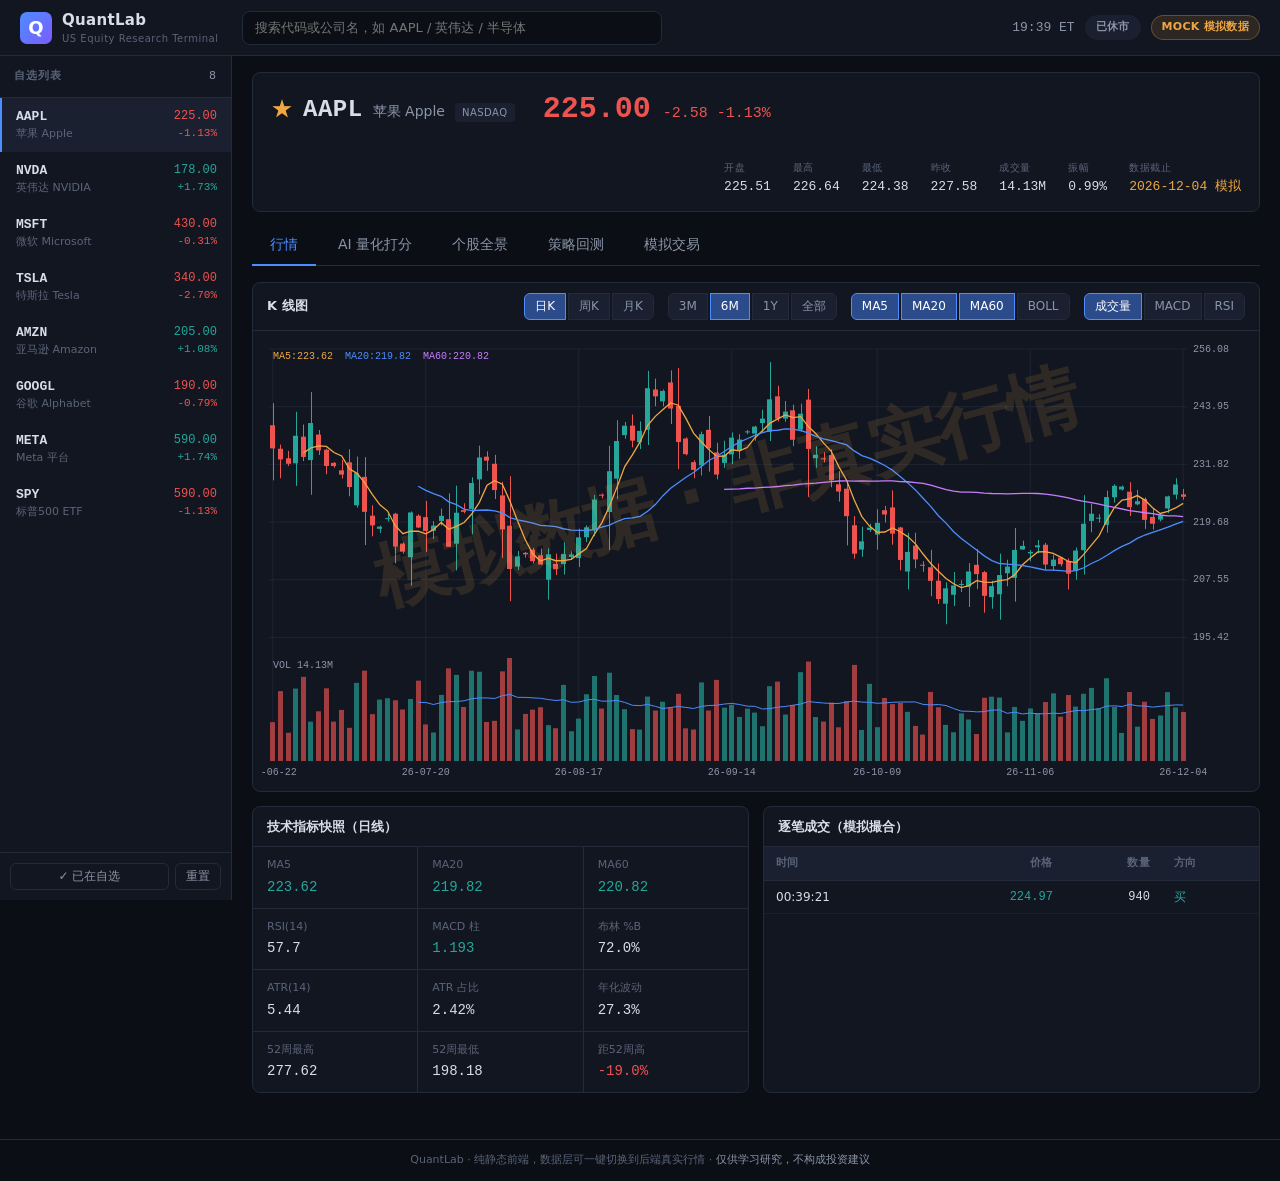
==== index.html @ 5039b036 "QuantLab: 美股量化研究终端 零依赖纯前端 + 可选 Python 后端的量化研究工具。  前端（无构建、无 CDN 依赖，双击 index.html 即可运行） - 手写 Canvas K " ====
<!DOCTYPE html>
<html lang="zh-CN">
<head>
<meta charset="UTF-8">
<meta name="viewport" content="width=device-width, initial-scale=1.0">
<title>QuantLab · 美股量化研究终端</title>
<link rel="stylesheet" href="assets/css/style.css">
</head>
<body>

<!-- ============ 顶栏 ============ -->
<header class="topbar">
  <div class="brand">
    <span class="brand-mark">Q</span>
    <div class="brand-text">
      <strong>QuantLab</strong>
      <small>US Equity Research Terminal</small>
    </div>
  </div>

  <div class="search-wrap">
    <input id="symbolSearch" type="text" placeholder="搜索代码或公司名，如 AAPL / 英伟达 / 半导体" autocomplete="off" spellcheck="false">
    <div id="searchResults" class="search-results hidden">
      <div class="sr-filter" id="srFilter">
        <button class="chip active" data-ex="ALL">全部</button>
        <button class="chip" data-ex="NASDAQ">纳斯达克</button>
        <button class="chip" data-ex="NYSE">纽交所</button>
        <button class="chip" data-ex="ETF">ETF</button>
      </div>
      <div class="sr-list" id="srList"></div>
    </div>
  </div>

  <div class="topbar-right">
    <span id="clock" class="clock">--:--:--</span>
    <span id="marketStatus" class="pill pill-muted">美股状态</span>
    <span id="dataMode" class="pill pill-mock" title="点击切换数据源（MOCK / LIVE）">MOCK 模拟数据</span>
  </div>
</header>

<div class="layout">

  <!-- ============ 左侧自选股 ============ -->
  <aside class="sidebar">
    <div class="sidebar-head">
      <span>自选列表</span>
      <span id="watchCount" class="muted">0</span>
    </div>
    <ul id="watchlist" class="watchlist"></ul>
    <div class="sidebar-foot">
      <button id="btnAddWatch" class="btn btn-ghost btn-sm">+ 加入自选</button>
      <button id="btnResetWatch" class="btn btn-ghost btn-sm" title="恢复默认自选列表">重置</button>
    </div>
  </aside>

  <!-- ============ 主区域 ============ -->
  <main class="main">

    <!-- 标的头部 -->
    <section class="quote-head">
      <div class="quote-id">
        <button id="btnStar" class="star" title="加入/移出自选">☆</button>
        <h1 id="qSymbol">—</h1>
        <span id="qName" class="muted">—</span>
        <span id="qExchange" class="tag">—</span>
      </div>
      <div class="quote-price">
        <span id="qLast" class="last">—</span>
        <span id="qChange" class="change">—</span>
      </div>
      <div class="quote-stats">
        <div><label>开盘</label><span id="qOpen">—</span></div>
        <div><label>最高</label><span id="qHigh">—</span></div>
        <div><label>最低</label><span id="qLow">—</span></div>
        <div><label>昨收</label><span id="qPrev">—</span></div>
        <div><label>成交量</label><span id="qVol">—</span></div>
        <div><label>振幅</label><span id="qAmp">—</span></div>
        <div><label>数据截止</label><span id="qAsOf">—</span></div>
      </div>
    </section>

    <!-- 标签页 -->
    <nav class="tabs">
      <button class="tab active" data-view="market">行情</button>
      <button class="tab" data-view="agent">AI 量化打分</button>
      <button class="tab" data-view="panorama">个股全景</button>
      <button class="tab" data-view="backtest">策略回测</button>
      <button class="tab" data-view="paper">模拟交易</button>
    </nav>

    <!-- ---------- 视图：行情 ---------- -->
    <section class="view active" id="view-market">
      <div class="panel">
        <div class="panel-head">
          <span class="panel-title">K 线图</span>
          <div class="toolbar">
            <div class="btn-group" id="intervalGroup">
              <button class="btn btn-sm active" data-interval="day">日K</button>
              <button class="btn btn-sm" data-interval="week">周K</button>
              <button class="btn btn-sm" data-interval="month">月K</button>
            </div>
            <div class="btn-group" id="rangeGroup">
              <button class="btn btn-sm" data-range="60">3M</button>
              <button class="btn btn-sm active" data-range="120">6M</button>
              <button class="btn btn-sm" data-range="250">1Y</button>
              <button class="btn btn-sm" data-range="0">全部</button>
            </div>
            <div class="btn-group" id="maGroup">
              <button class="btn btn-sm active" data-ma="5">MA5</button>
              <button class="btn btn-sm active" data-ma="20">MA20</button>
              <button class="btn btn-sm active" data-ma="60">MA60</button>
              <button class="btn btn-sm" data-ma="boll">BOLL</button>
            </div>
            <div class="btn-group" id="subGroup">
              <button class="btn btn-sm active" data-sub="vol">成交量</button>
              <button class="btn btn-sm" data-sub="macd">MACD</button>
              <button class="btn btn-sm" data-sub="rsi">RSI</button>
            </div>
          </div>
        </div>
        <div class="chart-host">
          <canvas id="mainChart"></canvas>
          <div id="chartTip" class="chart-tip hidden"></div>
        </div>
      </div>

      <div class="grid-2">
        <div class="panel">
          <div class="panel-head"><span class="panel-title" id="snapshotTitle">技术指标快照</span></div>
          <div id="indicatorSnapshot" class="kv-grid"></div>
        </div>
        <div class="panel">
          <div class="panel-head"><span class="panel-title">逐笔成交（模拟撮合）</span></div>
          <div class="table-wrap tape-wrap">
            <table class="table" id="tapeTable">
              <thead><tr><th>时间</th><th class="num">价格</th><th class="num">数量</th><th>方向</th></tr></thead>
              <tbody></tbody>
            </table>
          </div>
        </div>
      </div>
    </section>

    <!-- ---------- 视图：AI 打分 ---------- -->
    <section class="view" id="view-agent">
      <div class="panel">
        <div class="panel-head">
          <span class="panel-title">量化分析 Agent</span>
          <div class="toolbar">
            <label class="inline-label">周期
              <select id="agInterval" class="sel-sm">
                <option value="day">日线</option>
                <option value="week">周线</option>
                <option value="month">月线</option>
              </select>
            </label>
            <button id="btnRunAgent" class="btn btn-primary btn-sm">运行分析</button>
          </div>
        </div>
        <div class="agent-body">
          <div class="score-block">
            <div class="score-ring">
              <svg viewBox="0 0 120 120">
                <circle class="ring-bg" cx="60" cy="60" r="52"></circle>
                <circle class="ring-fg" id="ringFg" cx="60" cy="60" r="52"></circle>
              </svg>
              <div class="score-center">
                <span id="scoreValue">--</span>
                <small>/ 100</small>
              </div>
            </div>
            <div id="scoreRating" class="rating">等待分析</div>
            <div id="scoreSummary" class="muted score-summary">点击「运行分析」，Agent 会基于趋势、动量、波动率、量能与位置五个维度对该标的打分。</div>
          </div>
          <div class="factor-block">
            <div id="factorList" class="factor-list"></div>
          </div>
        </div>
      </div>

      <div class="panel">
        <div class="panel-head">
          <span class="panel-title">方向判断与参考价位</span>
        </div>
        <div id="directionBox" class="direction-box">
          <span class="muted">运行分析后显示</span>
        </div>
        <p id="levelWarn" class="level-warn hidden"></p>
        <div id="levelCards" class="level-cards"></div>
        <p class="level-note">
          价位由均线、布林轨道、区间低点等历史数据算出，用于标记技术结构，
          <strong>不预测未来走势，也不构成任何操作建议</strong>。
        </p>
      </div>

      <div class="grid-2">
        <div class="panel">
          <div class="panel-head"><span class="panel-title">分析要点</span></div>
          <ul id="agentReasons" class="reason-list"><li class="muted">暂无</li></ul>
        </div>
        <div class="panel">
          <div class="panel-head"><span class="panel-title">风险与统计</span></div>
          <div id="agentStats" class="kv-grid"></div>
        </div>
      </div>
      <p class="disclaimer">⚠️ 本工具输出为程序化技术指标计算结果，仅用于研究与学习，不构成任何投资建议。</p>
    </section>

    <!-- ---------- 视图：个股全景（三个 Agent 协同） ---------- -->
    <section class="view" id="view-panorama">
      <div class="agent-bar">
        <span class="muted">三个 Agent 并行工作：全市场分位 · 资讯扫描 · 公告财报</span>
        <button id="btnRunPanorama" class="btn btn-primary btn-sm">运行全景分析</button>
      </div>

      <!-- ① 量化分析 Agent -->
      <div class="panel">
        <div class="panel-head">
          <span class="panel-title">① 量化分析 Agent · 全市场分位</span>
          <span id="quantUniverse" class="muted"></span>
        </div>
        <div class="quant-body">
          <div class="radar-host"><canvas id="radarChart"></canvas></div>
          <div class="quant-side">
            <div id="quantVerdict" class="verdict"><span class="muted">点击「运行全景分析」</span></div>
            <div id="quantAxes" class="axis-list"></div>
            <div class="radar-legend">
              <span><i class="lg-fill"></i>全市场分位</span>
              <span><i class="lg-dash"></i>同行业分位</span>
              <span><i class="lg-mid"></i>50 分位线</span>
            </div>
          </div>
        </div>
        <div class="table-wrap">
          <table class="table" id="quantDetail">
            <thead><tr><th>指标</th><th class="num">数值</th><th class="num">全市场分位</th><th class="num">行业分位</th></tr></thead>
            <tbody><tr><td colspan="4" class="muted">—</td></tr></tbody>
          </table>
        </div>
      </div>

      <div class="grid-2">
        <!-- ② 新闻 Agent -->
        <div class="panel">
          <div class="panel-head">
            <span class="panel-title">② 新闻 Agent</span>
            <span id="newsSentiment" class="muted"></span>
          </div>
          <div class="ask-box">
            <input id="newsQuestion" type="text" placeholder="就这批新闻提问，如 earnings / AI / lawsuit">
            <button id="btnAskNews" class="btn btn-sm">检索</button>
          </div>
          <div id="newsAnswer" class="news-answer hidden"></div>
          <div id="newsSources" class="news-sources"></div>
          <div id="newsList" class="news-list"><div class="muted pad">未加载</div></div>
        </div>

        <!-- ③ 研究 Agent -->
        <div class="panel">
          <div class="panel-head">
            <span class="panel-title">③ 研究 Agent · 公告与财报</span>
            <span id="filingCompany" class="muted"></span>
          </div>
          <div id="financialSummary" class="fin-summary"></div>
          <div id="filingList" class="filing-list"><div class="muted pad">未加载</div></div>
        </div>
      </div>

      <p class="disclaimer">
        ⚠️ 分位数基于标普 500 成分股快照横向比较；新闻与公告直接来自 Yahoo Finance 与 SEC EDGAR，
        未经二次核实。全部内容仅供研究学习，不构成投资建议。
      </p>
    </section>

    <!-- ---------- 视图：回测 ---------- -->
    <section class="view" id="view-backtest">
      <div class="panel">
        <div class="panel-head"><span class="panel-title">回测参数</span></div>
        <div class="form-row">
          <label>周期
            <select id="btInterval">
              <option value="day">日线</option>
              <option value="week">周线</option>
              <option value="month">月线</option>
            </select>
          </label>
          <label>策略
            <select id="btStrategy">
              <option value="ma_cross">双均线交叉</option>
              <option value="rsi_reversion">RSI 均值回归</option>
              <option value="macd">MACD 金叉死叉</option>
              <option value="boll_breakout">布林带突破</option>
              <option value="donchian">唐奇安通道突破</option>
              <option value="buy_hold">买入持有（基准）</option>
            </select>
          </label>
          <div id="btParams" class="param-box"></div>
          <label>初始资金
            <input id="btCapital" type="number" value="100000" step="10000" min="1000">
          </label>
          <label>手续费(bps)
            <input id="btFee" type="number" value="5" step="1" min="0">
          </label>
          <label>滑点(bps)
            <input id="btSlip" type="number" value="5" step="1" min="0">
          </label>
          <button id="btnRunBacktest" class="btn btn-primary">开始回测</button>
        </div>
      </div>

      <div class="panel">
        <div class="panel-head">
          <span class="panel-title">资金曲线</span>
          <span class="legend"><i class="dot dot-strategy"></i>策略 <i class="dot dot-bench"></i>买入持有</span>
        </div>
        <div class="chart-host chart-host-sm">
          <canvas id="equityChart"></canvas>
        </div>
      </div>

      <div class="grid-2">
        <div class="panel">
          <div class="panel-head"><span class="panel-title">绩效指标</span></div>
          <div id="btMetrics" class="kv-grid"><span class="muted">尚未运行回测</span></div>
        </div>
        <div class="panel">
          <div class="panel-head"><span class="panel-title">交易记录</span></div>
          <div class="table-wrap">
            <table class="table" id="btTrades">
              <thead><tr><th>#</th><th>买入日</th><th class="num">买价</th><th>卖出日</th><th class="num">卖价</th><th class="num">收益</th><th class="num">持有</th></tr></thead>
              <tbody><tr><td colspan="7" class="muted">—</td></tr></tbody>
            </table>
          </div>
        </div>
      </div>
    </section>

    <!-- ---------- 视图：模拟交易 ---------- -->
    <section class="view" id="view-paper">
      <div class="account-cards">
        <div class="acc-card"><label>总资产</label><span id="accTotal">—</span></div>
        <div class="acc-card"><label>可用现金</label><span id="accCash">—</span></div>
        <div class="acc-card"><label>持仓市值</label><span id="accMarket">—</span></div>
        <div class="acc-card"><label>累计盈亏</label><span id="accPnl">—</span></div>
      </div>

      <div class="grid-2">
        <div class="panel">
          <div class="panel-head"><span class="panel-title">下单</span></div>
          <div class="order-form">
            <label>标的<input id="ordSymbol" type="text" readonly></label>
            <label>现价<input id="ordPrice" type="text" readonly></label>
            <label>数量<input id="ordQty" type="number" value="10" min="1" step="1"></label>
            <div class="qty-quick">
              <span class="muted">快捷仓位</span>
              <button class="btn btn-ghost btn-sm" data-pct="0.25">25%</button>
              <button class="btn btn-ghost btn-sm" data-pct="0.5">50%</button>
              <button class="btn btn-ghost btn-sm" data-pct="1">全仓</button>
            </div>
            <div class="order-actions">
              <button id="btnBuy" class="btn btn-buy">买入</button>
              <button id="btnSell" class="btn btn-sell">卖出</button>
            </div>
            <p id="ordMsg" class="order-msg"></p>
          </div>
        </div>

        <div class="panel">
          <div class="panel-head">
            <span class="panel-title">当前持仓</span>
            <button id="btnResetAccount" class="btn btn-ghost btn-sm">重置账户</button>
          </div>
          <div class="table-wrap">
            <table class="table" id="posTable">
              <thead><tr><th>代码</th><th class="num">数量</th><th class="num">成本</th><th class="num">现价</th><th class="num">市值</th><th class="num">浮动盈亏</th></tr></thead>
              <tbody><tr><td colspan="6" class="muted">暂无持仓</td></tr></tbody>
            </table>
          </div>
        </div>
      </div>

      <div class="panel">
        <div class="panel-head"><span class="panel-title">成交流水</span></div>
        <div class="table-wrap">
          <table class="table" id="orderTable">
            <thead><tr><th>时间</th><th>代码</th><th>方向</th><th class="num">价格</th><th class="num">数量</th><th class="num">金额</th></tr></thead>
            <tbody><tr><td colspan="6" class="muted">暂无记录</td></tr></tbody>
          </table>
        </div>
      </div>
    </section>

  </main>
</div>

<footer class="footer">
  QuantLab · 纯静态前端，数据层可一键切换到后端真实行情 ·
  <span class="muted">仅供学习研究，不构成投资建议</span>
</footer>

<!-- 无构建、无第三方依赖，按依赖顺序加载即可，直接双击 index.html 就能跑 -->
<script src="assets/js/config.js"></script>
<script src="assets/data/symbols.js"></script>
<script src="assets/js/utils.js"></script>
<script src="assets/js/indicators.js"></script>
<script src="assets/js/dataSource.js"></script>
<script src="assets/js/chart.js"></script>
<script src="assets/js/market.js"></script>
<script src="assets/js/agent.js"></script>
<script src="assets/js/agents.js"></script>
<script src="assets/js/backtest.js"></script>
<script src="assets/js/paper.js"></script>
<script src="assets/js/app.js"></script>
</body>
</html>
---- assets/css/style.css ----
/* ============================================================
   QuantLab · 深色交易终端风格
   ============================================================ */

:root {
  --bg:          #0b0e14;
  --bg-panel:    #121620;
  --bg-elev:     #1a2030;
  --bg-hover:    #202839;
  --border:      #232a3a;
  --text:        #d8dee9;
  --text-dim:    #8b95a8;
  --text-faint:  #5a6479;

  --up:          #26a69a;   /* 美股习惯：绿涨红跌 */
  --down:        #ef5350;
  --accent:      #4c8dff;
  --accent-dim:  #2b4b8a;
  --warn:        #f0a742;

  --radius: 8px;
  --mono: 'SF Mono', 'Cascadia Mono', Consolas, 'Courier New', monospace;
  --sans: -apple-system, 'Segoe UI', 'Microsoft YaHei', system-ui, sans-serif;
}

* { box-sizing: border-box; margin: 0; padding: 0; }

body {
  background: var(--bg);
  color: var(--text);
  font-family: var(--sans);
  font-size: 14px;
  line-height: 1.5;
  -webkit-font-smoothing: antialiased;
}

.hidden { display: none !important; }
.muted  { color: var(--text-dim); font-weight: 400; }
.num    { text-align: right; font-family: var(--mono); }
.up     { color: var(--up); }
.down   { color: var(--down); }
.flat   { color: var(--text-dim); }

/* ---------------- 顶栏 ---------------- */
.topbar {
  display: flex;
  align-items: center;
  gap: 24px;
  height: 56px;
  padding: 0 20px;
  background: var(--bg-panel);
  border-bottom: 1px solid var(--border);
  position: sticky;
  top: 0;
  z-index: 100;
}

.brand { display: flex; align-items: center; gap: 10px; }
.brand-mark {
  width: 32px; height: 32px;
  display: grid; place-items: center;
  background: linear-gradient(135deg, var(--accent), #7b5cff);
  border-radius: 7px;
  font-weight: 700; font-size: 18px; color: #fff;
}
.brand-text strong { display: block; font-size: 15px; letter-spacing: .3px; }
.brand-text small  { display: block; font-size: 10px; color: var(--text-faint); letter-spacing: .5px; }

.search-wrap { position: relative; flex: 1; max-width: 420px; }
.search-wrap input {
  width: 100%;
  height: 34px;
  padding: 0 12px;
  background: var(--bg);
  border: 1px solid var(--border);
  border-radius: var(--radius);
  color: var(--text);
  font-family: var(--sans);
  font-size: 13px;
  outline: none;
}
.search-wrap input:focus { border-color: var(--accent); }

.search-results {
  position: absolute;
  top: 40px; left: 0;
  width: 520px;
  max-width: 92vw;
  background: var(--bg-elev);
  border: 1px solid var(--border);
  border-radius: var(--radius);
  z-index: 200;
  box-shadow: 0 12px 32px rgba(0,0,0,.5);
  overflow: hidden;
}

/* 交易所筛选 */
.sr-filter {
  display: flex;
  gap: 6px;
  padding: 8px 10px;
  border-bottom: 1px solid var(--border);
  background: var(--bg-panel);
}
.chip {
  background: transparent;
  border: 1px solid var(--border);
  border-radius: 20px;
  color: var(--text-dim);
  padding: 3px 12px;
  font-size: 11px;
  font-family: var(--sans);
  cursor: pointer;
  transition: all .12s;
}
.chip:hover  { color: var(--text); border-color: var(--text-faint); }
.chip.active { background: var(--accent-dim); border-color: var(--accent); color: #fff; }

.sr-list { max-height: 340px; overflow-y: auto; }
.sr-row {
  display: grid;
  grid-template-columns: 62px 1fr auto 26px;
  align-items: center;
  gap: 10px;
  padding: 7px 10px;
  cursor: pointer;
}
.sr-row:hover { background: var(--bg-hover); }
.sr-row b { font-family: var(--mono); font-size: 13px; }
.sr-name {
  font-size: 12px;
  color: var(--text-dim);
  white-space: nowrap;
  overflow: hidden;
  text-overflow: ellipsis;
}
.sr-ex {
  font-size: 10px;
  color: var(--text-faint);
  font-family: var(--mono);
  white-space: nowrap;
}
.sr-add {
  width: 22px; height: 22px;
  border-radius: 5px;
  border: 1px solid var(--border);
  background: var(--bg);
  color: var(--text-dim);
  font-size: 13px;
  line-height: 1;
  cursor: pointer;
  transition: all .12s;
}
.sr-add:hover  { border-color: var(--accent); color: var(--accent); }
.sr-add.on     { background: rgba(38,166,154,.15); border-color: var(--up); color: var(--up); }
.sr-empty { padding: 18px 12px; text-align: center; font-size: 12px; }

.topbar-right { margin-left: auto; display: flex; align-items: center; gap: 10px; }
.clock { font-family: var(--mono); font-size: 13px; color: var(--text-dim); }

.pill {
  padding: 3px 10px;
  border-radius: 20px;
  font-size: 11px;
  font-weight: 600;
  letter-spacing: .3px;
  border: 1px solid transparent;
  cursor: default;
}
.pill-mock  { background: rgba(240,167,66,.12); color: var(--warn);   border-color: rgba(240,167,66,.3); cursor: pointer; }
.pill-live  { background: rgba(38,166,154,.12); color: var(--up);     border-color: rgba(38,166,154,.3); cursor: pointer; }
.pill-open  { background: rgba(38,166,154,.12); color: var(--up); }
.pill-muted { background: var(--bg-elev); color: var(--text-dim); }

/* ---------------- 布局 ---------------- */
.layout { display: flex; align-items: flex-start; min-height: calc(100vh - 92px); }

.sidebar {
  width: 232px;
  flex-shrink: 0;
  background: var(--bg-panel);
  border-right: 1px solid var(--border);
  position: sticky;
  top: 56px;
  height: calc(100vh - 56px);
  display: flex;
  flex-direction: column;
}
.sidebar-head {
  display: flex; justify-content: space-between;
  padding: 12px 14px;
  font-size: 11px; font-weight: 600;
  letter-spacing: 1px; text-transform: uppercase;
  color: var(--text-faint);
  border-bottom: 1px solid var(--border);
}
.watchlist { list-style: none; overflow-y: auto; flex: 1; }
.watchlist li {
  display: flex; justify-content: space-between; align-items: center;
  padding: 9px 14px;
  cursor: pointer;
  border-left: 2px solid transparent;
}
.watchlist li:hover  { background: var(--bg-hover); }
.watchlist li.active { background: var(--bg-elev); border-left-color: var(--accent); }
.watchlist li.wl-empty {
  display: block;
  text-align: center;
  font-size: 12px;
  line-height: 1.8;
  padding: 24px 14px;
  cursor: default;
}
.watchlist li.wl-empty:hover { background: none; }

/* 移出自选：平时隐藏，悬停行时才出现，避免误点 */
.wl-del {
  position: absolute;
  right: 4px;
  width: 18px; height: 18px;
  border: none;
  border-radius: 4px;
  background: var(--bg-hover);
  color: var(--text-faint);
  font-size: 14px;
  line-height: 1;
  cursor: pointer;
  opacity: 0;
  transition: opacity .12s, color .12s;
}
.watchlist li { position: relative; }
.watchlist li:hover .wl-del { opacity: 1; }
.wl-del:hover { color: var(--down); background: rgba(239,83,80,.15); }
.watchlist .wl-left  { display: flex; flex-direction: column; min-width: 0; }
.watchlist .wl-sym   { font-family: var(--mono); font-weight: 600; font-size: 13px; }
.watchlist .wl-name  { font-size: 11px; color: var(--text-faint); white-space: nowrap; overflow: hidden; text-overflow: ellipsis; max-width: 110px; }
.watchlist .wl-right { text-align: right; font-family: var(--mono); font-size: 12px; }
.watchlist .wl-chg   { font-size: 11px; }
.sidebar-foot {
  padding: 10px;
  border-top: 1px solid var(--border);
  display: flex;
  gap: 6px;
}
.sidebar-foot #btnAddWatch { flex: 1; }

.main { flex: 1; padding: 16px 20px 32px; min-width: 0; }

/* ---------------- 报价头 ---------------- */
.quote-head {
  display: flex; align-items: center; gap: 28px;
  flex-wrap: wrap;
  padding: 14px 18px;
  background: var(--bg-panel);
  border: 1px solid var(--border);
  border-radius: var(--radius);
  margin-bottom: 14px;
}
.quote-id { display: flex; align-items: baseline; gap: 10px; }
.quote-id h1 { font-size: 24px; font-family: var(--mono); letter-spacing: .5px; }

.star {
  background: none;
  border: none;
  color: var(--text-faint);
  font-size: 22px;
  line-height: 1;
  cursor: pointer;
  padding: 0;
  transition: color .15s, transform .15s;
}
.star:hover  { color: var(--warn); transform: scale(1.15); }
.star.on     { color: var(--warn); }
.tag {
  font-size: 10px; padding: 2px 7px;
  background: var(--bg-elev); border-radius: 4px;
  color: var(--text-dim); letter-spacing: .5px;
}
.quote-price { display: flex; align-items: baseline; gap: 12px; }
.last   { font-size: 30px; font-family: var(--mono); font-weight: 600; transition: color .2s; }
.change { font-size: 15px; font-family: var(--mono); }

.quote-stats { display: flex; gap: 22px; margin-left: auto; flex-wrap: wrap; }
.quote-stats div { display: flex; flex-direction: column; gap: 2px; }
.quote-stats label { font-size: 10px; color: var(--text-faint); letter-spacing: .5px; }
.quote-stats span  { font-family: var(--mono); font-size: 13px; }
.warn-text { color: var(--warn); }

/* ---------------- 标签页 ---------------- */
.tabs { display: flex; gap: 4px; border-bottom: 1px solid var(--border); margin-bottom: 16px; }
.tab {
  background: none; border: none;
  padding: 10px 18px;
  color: var(--text-dim);
  font-family: var(--sans); font-size: 14px;
  cursor: pointer;
  border-bottom: 2px solid transparent;
  margin-bottom: -1px;
}
.tab:hover  { color: var(--text); }
.tab.active { color: var(--accent); border-bottom-color: var(--accent); }

.view { display: none; }
.view.active { display: block; animation: fade .18s ease; }
@keyframes fade { from { opacity: 0; transform: translateY(4px); } to { opacity: 1; transform: none; } }

/* ---------------- 面板 ---------------- */
.panel {
  background: var(--bg-panel);
  border: 1px solid var(--border);
  border-radius: var(--radius);
  margin-bottom: 14px;
  overflow: hidden;
}
.panel-head {
  display: flex; align-items: center; gap: 12px;
  padding: 10px 14px;
  border-bottom: 1px solid var(--border);
  flex-wrap: wrap;
}
.panel-title { font-size: 13px; font-weight: 600; }
.panel-head .btn, .panel-head .legend { margin-left: auto; }

.grid-2 { display: grid; grid-template-columns: 1fr 1fr; gap: 14px; }
@media (max-width: 1100px) { .grid-2 { grid-template-columns: 1fr; } }

.legend { font-size: 11px; color: var(--text-dim); display: flex; align-items: center; gap: 6px; }
.dot { width: 10px; height: 2px; display: inline-block; }
.dot-strategy { background: var(--accent); }
.dot-bench    { background: var(--text-faint); }

/* ---------------- 按钮 ---------------- */
.btn {
  background: var(--bg-elev);
  border: 1px solid var(--border);
  color: var(--text-dim);
  padding: 6px 14px;
  border-radius: 6px;
  cursor: pointer;
  font-family: var(--sans);
  font-size: 13px;
  transition: all .12s;
}
.btn:hover  { background: var(--bg-hover); color: var(--text); }
.btn.active { background: var(--accent-dim); color: #fff; border-color: var(--accent); }
.btn-sm     { padding: 4px 10px; font-size: 12px; }
.btn-ghost  { background: transparent; }
.btn-primary{ background: var(--accent); border-color: var(--accent); color: #fff; font-weight: 500; }
.btn-primary:hover { background: #5d9aff; color: #fff; }
.btn-buy    { background: var(--up);   border-color: var(--up);   color: #fff; flex: 1; font-weight: 600; }
.btn-sell   { background: var(--down); border-color: var(--down); color: #fff; flex: 1; font-weight: 600; }
.btn-buy:hover, .btn-sell:hover { opacity: .88; color: #fff; }

.toolbar { display: flex; gap: 14px; margin-left: auto; flex-wrap: wrap; }
.btn-group { display: flex; gap: 2px; }
.btn-group .btn { border-radius: 0; }
.btn-group .btn:first-child { border-radius: 6px 0 0 6px; }
.btn-group .btn:last-child  { border-radius: 0 6px 6px 0; }

/* ---------------- 图表 ---------------- */
.chart-host { position: relative; height: 460px; padding: 8px; }
.chart-host-sm { height: 300px; }
.chart-host canvas { width: 100%; height: 100%; display: block; }

.chart-tip {
  position: absolute;
  background: rgba(18,22,32,.96);
  border: 1px solid var(--border);
  border-radius: 6px;
  padding: 8px 10px;
  font-family: var(--mono);
  font-size: 11px;
  line-height: 1.7;
  pointer-events: none;
  white-space: nowrap;
  z-index: 20;
  box-shadow: 0 8px 24px rgba(0,0,0,.5);
}
.chart-tip .row { display: flex; justify-content: space-between; gap: 16px; }
.chart-tip .k { color: var(--text-faint); }

/* ---------------- 键值网格 ---------------- */
.kv-grid {
  display: grid;
  grid-template-columns: repeat(auto-fill, minmax(150px, 1fr));
  gap: 1px;
  background: var(--border);
  border-top: 0;
}
.kv-grid > div {
  background: var(--bg-panel);
  padding: 10px 14px;
  display: flex; flex-direction: column; gap: 3px;
}
.kv-grid label { font-size: 11px; color: var(--text-faint); }
.kv-grid span  { font-family: var(--mono); font-size: 14px; }
.kv-grid > .muted { padding: 16px; }

/* ---------------- 表格 ---------------- */
.table-wrap { max-height: 320px; overflow-y: auto; }
.tape-wrap  { max-height: 268px; }
.table { width: 100%; border-collapse: collapse; font-size: 12px; }
.table th {
  position: sticky; top: 0;
  background: var(--bg-elev);
  padding: 8px 12px;
  text-align: left;
  font-size: 11px; font-weight: 600;
  color: var(--text-faint);
  letter-spacing: .4px;
  border-bottom: 1px solid var(--border);
}
.table td { padding: 7px 12px; border-bottom: 1px solid rgba(35,42,58,.5); }
.table td.num, .table th.num { text-align: right; font-family: var(--mono); }
.table tbody tr:hover { background: var(--bg-hover); }
.table .muted { text-align: center; padding: 20px; }

/* ---------------- 表单 ---------------- */
.form-row {
  display: flex; align-items: flex-end; gap: 14px;
  padding: 14px; flex-wrap: wrap;
}
label { display: flex; flex-direction: column; gap: 5px; font-size: 11px; color: var(--text-faint); }
input, select {
  background: var(--bg);
  border: 1px solid var(--border);
  border-radius: 6px;
  color: var(--text);
  padding: 6px 10px;
  font-family: var(--mono);
  font-size: 13px;
  outline: none;
  min-width: 92px;
}
input:focus, select:focus { border-color: var(--accent); }
input[readonly] { color: var(--text-dim); background: var(--bg-elev); }
select { font-family: var(--sans); min-width: 140px; }

.inline-label { flex-direction: row; align-items: center; gap: 6px; }
.sel-sm { min-width: 88px; padding: 4px 8px; font-size: 12px; }

.param-box { display: flex; gap: 10px; align-items: flex-end; }
.param-box input { width: 78px; min-width: 0; }

/* ---------------- Agent 打分 ---------------- */
.agent-body { display: flex; gap: 28px; padding: 20px; flex-wrap: wrap; }
.score-block { width: 260px; text-align: center; flex-shrink: 0; }
.score-ring { position: relative; width: 180px; height: 180px; margin: 0 auto; }
.score-ring svg { width: 100%; height: 100%; transform: rotate(-90deg); }
.ring-bg { fill: none; stroke: var(--bg-elev); stroke-width: 10; }
.ring-fg {
  fill: none; stroke: var(--accent); stroke-width: 10;
  stroke-linecap: round;
  stroke-dasharray: 326.7;
  stroke-dashoffset: 326.7;
  transition: stroke-dashoffset .8s cubic-bezier(.4,0,.2,1), stroke .4s;
}
.score-center {
  position: absolute; inset: 0;
  display: flex; flex-direction: column;
  align-items: center; justify-content: center;
}
.score-center span  { font-size: 46px; font-family: var(--mono); font-weight: 600; line-height: 1; }
.score-center small { font-size: 12px; color: var(--text-faint); margin-top: 4px; }
.rating { font-size: 18px; font-weight: 600; margin-top: 14px; }
.score-summary { font-size: 12px; margin-top: 8px; line-height: 1.6; }

.factor-block { flex: 1; min-width: 300px; }
.factor-list { display: flex; flex-direction: column; gap: 14px; }
.factor {
  display: grid;
  grid-template-columns: 92px 1fr 52px;
  align-items: center;
  gap: 12px;
}
.factor .f-name { font-size: 13px; }
.factor .f-name small { display: block; font-size: 10px; color: var(--text-faint); }
.factor .f-bar { height: 8px; background: var(--bg-elev); border-radius: 4px; overflow: hidden; }
.factor .f-bar i { display: block; height: 100%; border-radius: 4px; transition: width .7s ease; }
.factor .f-val { font-family: var(--mono); font-size: 14px; text-align: right; }

/* ---------------- 方向判断与参考价位 ---------------- */
.direction-box { padding: 16px 18px 6px; }
.dir-head {
  display: flex; align-items: center; gap: 8px;
  font-size: 19px; font-weight: 600;
  margin-bottom: 8px;
}
.dir-arrow { font-size: 15px; }
.dir-text { font-size: 13px; color: var(--text-dim); line-height: 1.75; }

.level-cards {
  display: grid;
  grid-template-columns: repeat(3, 1fr);
  gap: 1px;
  background: var(--border);
  margin-top: 14px;
}
@media (max-width: 760px) { .level-cards { grid-template-columns: 1fr; } }
.level-card {
  background: var(--bg-panel);
  padding: 12px 16px;
  display: flex; flex-direction: column; gap: 3px;
  border-top: 2px solid transparent;
}
.lv-probe { border-top-color: var(--accent); }
.lv-deep  { border-top-color: var(--up); }
.lv-stop  { border-top-color: var(--down); }
.level-card label { font-size: 11px; color: var(--text-faint); }
.lv-price { font-family: var(--mono); font-size: 21px; font-weight: 600; }
.lv-pct   { font-family: var(--mono); font-size: 12px; }
.level-card small { font-size: 10px; color: var(--text-faint); line-height: 1.5; margin-top: 2px; }

.level-warn {
  margin: 0 18px 4px;
  padding: 9px 12px;
  background: rgba(240, 167, 66, .1);
  border-left: 3px solid var(--warn);
  border-radius: 4px;
  font-size: 12px;
  color: var(--warn);
  line-height: 1.6;
}

.level-note {
  padding: 10px 16px 12px;
  font-size: 11px;
  color: var(--text-faint);
  line-height: 1.7;
}
.level-note strong { color: var(--warn); font-weight: 600; }

.reason-list { list-style: none; padding: 12px 14px; }
.reason-list li {
  padding: 7px 0 7px 18px;
  position: relative;
  font-size: 13px;
  line-height: 1.6;
  border-bottom: 1px solid rgba(35,42,58,.5);
}
.reason-list li:last-child { border-bottom: 0; }
.reason-list li::before {
  content: '▸';
  position: absolute; left: 2px;
  color: var(--accent);
}
.disclaimer { font-size: 11px; color: var(--text-faint); padding: 4px 2px 0; }

/* ---------------- 模拟交易 ---------------- */
.account-cards { display: grid; grid-template-columns: repeat(4, 1fr); gap: 14px; margin-bottom: 14px; }
@media (max-width: 900px) { .account-cards { grid-template-columns: repeat(2, 1fr); } }
.acc-card {
  background: var(--bg-panel);
  border: 1px solid var(--border);
  border-radius: var(--radius);
  padding: 14px 16px;
  display: flex; flex-direction: column; gap: 6px;
}
.acc-card label { font-size: 11px; color: var(--text-faint); }
.acc-card span  { font-family: var(--mono); font-size: 22px; font-weight: 600; }

.order-form { padding: 16px; display: flex; flex-direction: column; gap: 14px; }
.order-form label { flex-direction: row; align-items: center; gap: 12px; }
.order-form label input { flex: 1; }
.qty-quick { display: flex; gap: 6px; align-items: center; }
.qty-quick .muted { font-size: 11px; margin-right: 4px; }
.order-actions { display: flex; gap: 12px; margin-top: 4px; }
.order-msg { font-size: 12px; min-height: 18px; color: var(--text-dim); }
.order-msg.ok   { color: var(--up); }
.order-msg.err  { color: var(--down); }

/* ---------------- 个股全景（三 Agent） ---------------- */
.agent-bar {
  display: flex; align-items: center; gap: 14px;
  padding: 10px 16px;
  background: var(--bg-panel);
  border: 1px solid var(--border);
  border-radius: var(--radius);
  margin-bottom: 14px;
  font-size: 12px;
}
.agent-bar .btn { margin-left: auto; }

.quant-body { display: flex; gap: 20px; padding: 16px; flex-wrap: wrap; }
.radar-host { width: 380px; height: 320px; flex-shrink: 0; }
.radar-host canvas { width: 100%; height: 100%; display: block; }
@media (max-width: 900px) { .radar-host { width: 100%; } }
.quant-side { flex: 1; min-width: 280px; }

.verdict { margin-bottom: 14px; }
.verdict-tag {
  display: inline-block;
  font-size: 15px; font-weight: 600;
  padding: 4px 12px;
  border-radius: 20px;
  margin-bottom: 8px;
  background: var(--bg-elev);
}
.verdict-tag.up   { color: var(--up);   background: rgba(38,166,154,.14); }
.verdict-tag.down { color: var(--down); background: rgba(239,83,80,.14); }
.verdict-tag.flat { color: var(--accent); background: rgba(76,141,255,.14); }
.verdict-text { font-size: 12.5px; color: var(--text-dim); line-height: 1.75; }
.verdict-total { font-size: 12px; color: var(--text-faint); margin-top: 8px; }
.verdict-total b { color: var(--text); font-family: var(--mono); font-size: 15px; }

.axis-list { display: flex; flex-direction: column; gap: 8px; margin-top: 12px; }
.axis-row {
  display: grid;
  grid-template-columns: 44px 1fr 34px 62px;
  align-items: center; gap: 8px;
  font-size: 12px;
}
.ax-name { color: var(--text-dim); }
.ax-bar { height: 6px; background: var(--bg-elev); border-radius: 3px; overflow: hidden; }
.ax-bar i { display: block; height: 100%; border-radius: 3px; transition: width .6s ease; }
.ax-val { font-family: var(--mono); text-align: right; }
.ax-sec { font-size: 10px; color: var(--text-faint); text-align: right; }

.radar-legend {
  display: flex; gap: 14px; flex-wrap: wrap;
  margin-top: 14px; font-size: 10.5px; color: var(--text-faint);
}
.radar-legend span { display: flex; align-items: center; gap: 5px; }
.radar-legend i { width: 14px; height: 2px; display: inline-block; }
.lg-fill { background: var(--accent); }
.lg-dash { background: repeating-linear-gradient(90deg, #c77dff 0 4px, transparent 4px 7px); }
.lg-mid  { background: repeating-linear-gradient(90deg, var(--warn) 0 3px, transparent 3px 6px); }

/* 新闻 */
.ask-box { display: flex; gap: 8px; padding: 12px 14px 6px; }
.ask-box input { flex: 1; font-family: var(--sans); }
.news-answer {
  margin: 6px 14px 10px;
  padding: 10px 12px;
  background: var(--bg-elev);
  border-left: 3px solid var(--accent);
  border-radius: 4px;
  font-size: 12px;
}
.ans-head { color: var(--text-dim); margin-bottom: 8px; line-height: 1.7; }
.ans-mode {
  display: inline-block;
  font-size: 10px; padding: 1px 7px; border-radius: 10px;
  background: rgba(240,167,66,.15); color: var(--warn);
}
.ans-mode.gen { background: rgba(124,92,255,.18); color: #a98bff; }
.ans-conf {
  display: inline-block; margin-left: 6px;
  font-size: 10px; padding: 1px 7px; border-radius: 10px;
  background: var(--bg); border: 1px solid var(--border);
}
.ans-text {
  margin-top: 8px; color: var(--text); font-size: 12.5px;
  line-height: 1.8; white-space: pre-wrap;
}
.ans-caveat {
  margin-top: 8px; padding: 7px 10px;
  background: rgba(240,167,66,.08);
  border-left: 2px solid var(--warn);
  border-radius: 3px;
  color: var(--warn); font-size: 11px; line-height: 1.6;
}
.ans-hit.cited { background: rgba(76,141,255,.06); border-left: 2px solid var(--accent); padding-left: 8px; }
.ans-hit { padding: 7px 0; border-top: 1px solid rgba(35,42,58,.7); }
.ans-hit b { font-size: 12px; font-weight: 500; }
.hit-sum { color: var(--text-faint); font-size: 11px; margin-top: 3px; line-height: 1.6; }

.news-sources { padding: 4px 14px 8px; font-size: 11px; }
.src-line { color: var(--text-faint); display: flex; flex-wrap: wrap; gap: 5px; align-items: center; }
.src-chip {
  background: var(--bg-elev); border-radius: 10px;
  padding: 1px 8px; font-size: 10px; color: var(--text-dim);
}
.src-warn { color: var(--warn); margin-top: 6px; line-height: 1.6; }

.news-list, .filing-list { max-height: 460px; overflow-y: auto; }
.news-item { padding: 10px 14px; border-top: 1px solid rgba(35,42,58,.7); }
.news-title { font-size: 13px; line-height: 1.5; }
.news-title a { color: var(--text); text-decoration: none; }
.news-title a:hover { color: var(--accent); text-decoration: underline; }
.news-meta { display: flex; gap: 10px; font-size: 10.5px; color: var(--text-faint); margin-top: 4px; }
.news-sum { font-size: 11px; color: var(--text-faint); margin-top: 5px; line-height: 1.6; }

/* 研究 */
.fin-summary { padding: 0 0 6px; }
.fin-head { padding: 12px 14px 8px; font-size: 11px; color: var(--text-faint); }
.fin-chips {
  display: grid; grid-template-columns: repeat(auto-fill, minmax(110px, 1fr));
  gap: 1px; background: var(--border); margin-top: 10px;
}
.fin-chips > div { background: var(--bg-panel); padding: 8px 12px; display: flex; flex-direction: column; gap: 2px; }
.fin-chips label { font-size: 10px; color: var(--text-faint); }
.fin-chips span { font-family: var(--mono); font-size: 13px; }

.filing-item { display: flex; gap: 10px; padding: 9px 14px; border-top: 1px solid rgba(35,42,58,.7); }
.form-tag {
  font-family: var(--mono); font-size: 10px;
  background: var(--bg-elev); color: var(--accent);
  padding: 2px 7px; border-radius: 4px;
  height: fit-content; white-space: nowrap;
}
.filing-main { font-size: 12px; line-height: 1.6; }
.filing-main a { color: var(--text); text-decoration: none; }
.filing-main a:hover { color: var(--accent); text-decoration: underline; }
.filing-main .muted { font-size: 10.5px; }
.pad { padding: 18px 14px; font-size: 12px; line-height: 1.7; }
.pad code { background: var(--bg-elev); padding: 1px 5px; border-radius: 3px; }

/* ---------------- 轻量提示 ---------------- */
.toast {
  position: fixed;
  left: 50%;
  bottom: 32px;
  transform: translate(-50%, 16px);
  background: var(--bg-elev);
  border: 1px solid var(--border);
  border-left: 3px solid var(--accent);
  border-radius: var(--radius);
  padding: 11px 18px;
  font-size: 13px;
  color: var(--text);
  box-shadow: 0 12px 32px rgba(0, 0, 0, .55);
  opacity: 0;
  pointer-events: none;
  transition: opacity .2s, transform .2s;
  z-index: 500;
  max-width: 520px;
}
.toast.show { opacity: 1; transform: translate(-50%, 0); }
.toast-warn { border-left-color: var(--warn); }

/* ---------------- 页脚 ---------------- */
.footer {
  padding: 12px 20px;
  border-top: 1px solid var(--border);
  font-size: 11px;
  color: var(--text-faint);
  text-align: center;
}

/* 滚动条 */
::-webkit-scrollbar { width: 8px; height: 8px; }
::-webkit-scrollbar-track { background: var(--bg); }
::-webkit-scrollbar-thumb { background: var(--bg-hover); border-radius: 4px; }
::-webkit-scrollbar-thumb:hover { background: #2c3648; }
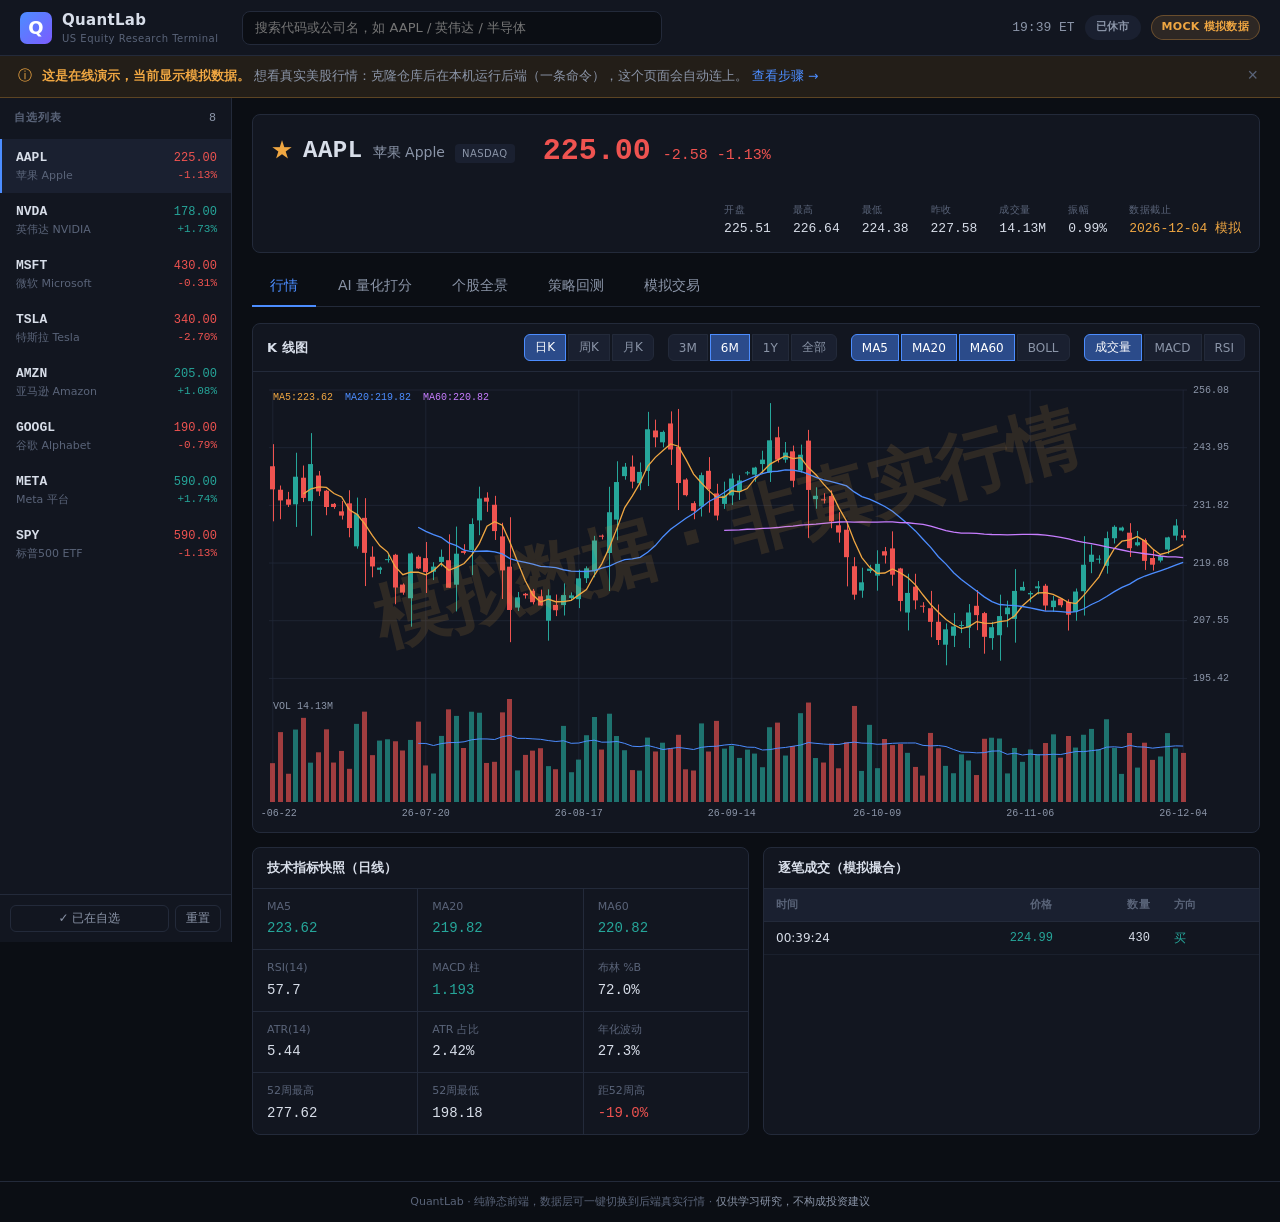
==== commit 642439ab: "在线演示加一条可关闭的说明横幅 访问者默认看到模拟数据，光打水印只说明'这是假的'， 没告诉他们'怎么拿到真的'。横幅只在非本机 + MOCK + 未关闭时出现， 切到 LIVE 或点关闭后不再打扰。" ====
--- a/index.html
+++ b/index.html
@@ -37,6 +37,19 @@
     <span id="dataMode" class="pill pill-mock" title="点击切换数据源（MOCK / LIVE）">MOCK 模拟数据</span>
   </div>
 </header>
+
+<!-- 部署到静态托管后，访问者默认看到模拟数据。
+     光打水印只说明"这是假的"，没说"怎么拿到真的"，所以补一条可关闭的说明。
+     只在非本机环境且处于 MOCK 时出现，关掉后不再打扰。 -->
+<div id="demoBanner" class="demo-banner hidden">
+  <span class="db-icon">ⓘ</span>
+  <div class="db-text">
+    <strong>这是在线演示，当前显示模拟数据。</strong>
+    想看真实美股行情：克隆仓库后在本机运行后端（一条命令），这个页面会自动连上。
+    <a href="https://github.com/Alexsheng26/quant-lab#快速开始" target="_blank" rel="noopener">查看步骤 →</a>
+  </div>
+  <button id="dbClose" class="db-close" title="不再显示">×</button>
+</div>
 
 <div class="layout">
 
--- a/assets/css/style.css
+++ b/assets/css/style.css
@@ -569,6 +569,31 @@
 .order-msg.ok   { color: var(--up); }
 .order-msg.err  { color: var(--down); }
 
+/* ---------------- 在线演示说明条 ---------------- */
+.demo-banner {
+  display: flex;
+  align-items: flex-start;
+  gap: 10px;
+  padding: 10px 18px;
+  background: rgba(240, 167, 66, .1);
+  border-bottom: 1px solid rgba(240, 167, 66, .28);
+  font-size: 12.5px;
+  line-height: 1.65;
+}
+.db-icon { color: var(--warn); font-size: 14px; line-height: 1.4; flex-shrink: 0; }
+.db-text { color: var(--text-dim); flex: 1; }
+.db-text strong { color: var(--warn); font-weight: 600; }
+.db-text a { color: var(--accent); text-decoration: none; white-space: nowrap; }
+.db-text a:hover { text-decoration: underline; }
+.db-close {
+  background: none; border: none;
+  color: var(--text-faint);
+  font-size: 18px; line-height: 1;
+  cursor: pointer; padding: 0 4px;
+  flex-shrink: 0;
+}
+.db-close:hover { color: var(--text); }
+
 /* ---------------- 个股全景（三 Agent） ---------------- */
 .agent-bar {
   display: flex; align-items: center; gap: 14px;
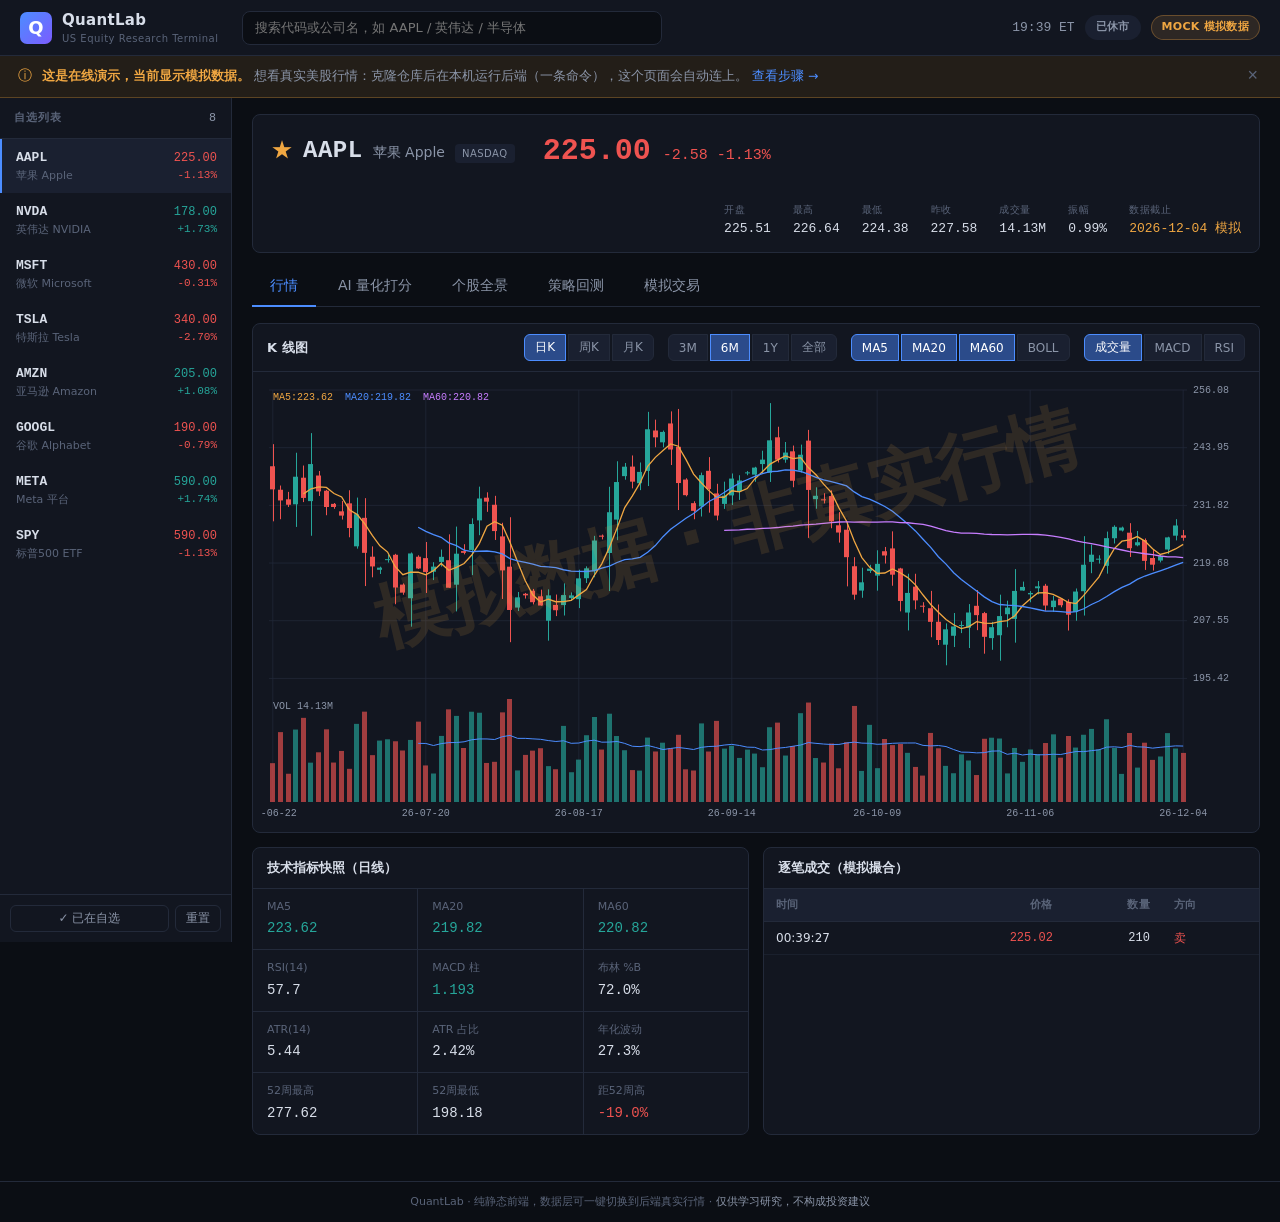
==== commit f94baa4b: "修复移动端布局，补齐 favicon 与社交预览 移动端：侧栏在 390px 视口下固定占 232px（45%），主区只剩 158px、 K 线画布 100px，图表完全不可用。860px 以下把纵向" ====
--- a/index.html
+++ b/index.html
@@ -4,6 +4,22 @@
 <meta charset="UTF-8">
 <meta name="viewport" content="width=device-width, initial-scale=1.0">
 <title>QuantLab · 美股量化研究终端</title>
+
+<meta name="description" content="零依赖的美股量化研究终端：手写 Canvas K 线、事件驱动回测引擎、全市场分位打分，以及新闻／公告／量化三个协同 Agent。">
+<meta name="theme-color" content="#0b0e14">
+<meta name="author" content="Alexsheng26">
+
+<!-- 社交预览：把链接贴到简历、LinkedIn 或聊天里时展示的卡片 -->
+<meta property="og:type" content="website">
+<meta property="og:title" content="QuantLab · 美股量化研究终端">
+<meta property="og:description" content="手写 Canvas K 线 + 事件驱动回测 + 全市场分位打分 + 三 Agent 协同分析。零依赖，浏览器直接打开。">
+<meta property="og:url" content="https://alexsheng26.github.io/quant-lab/">
+<meta property="og:image" content="https://alexsheng26.github.io/quant-lab/assets/og-cover.png">
+<meta property="og:image:width" content="1200">
+<meta property="og:image:height" content="630">
+<meta name="twitter:card" content="summary_large_image">
+
+<link rel="icon" type="image/svg+xml" href="assets/favicon.svg">
 <link rel="stylesheet" href="assets/css/style.css">
 </head>
 <body>
--- a/assets/css/style.css
+++ b/assets/css/style.css
@@ -763,6 +763,137 @@
   text-align: center;
 }
 
+/* ============================================================
+   窄屏适配
+   ============================================================
+
+   桌面版侧栏固定 232px。手机上（~390px 视口）那是 45% 的屏幕，
+   主区只剩 158px、K 线画布只有 100px —— 图表完全没法看。
+
+   这里把纵向侧栏改成横向可滑动的自选条，钉在顶部，
+   宽度还给主内容区。
+   ============================================================ */
+@media (max-width: 860px) {
+
+  .layout { flex-direction: column; }
+
+  /* 侧栏 → 顶部横条 */
+  .sidebar {
+    width: 100%;
+    height: auto;
+    position: static;
+    flex-direction: row;
+    align-items: center;
+    gap: 8px;
+    padding: 0 8px;
+    border-right: none;
+    border-bottom: 1px solid var(--border);
+    overflow: hidden;
+  }
+  .sidebar-head {
+    border-bottom: none;
+    padding: 0 6px 0 0;
+    flex-shrink: 0;
+    flex-direction: column;
+    gap: 0;
+    font-size: 9px;
+    line-height: 1.3;
+  }
+  .watchlist {
+    display: flex;
+    flex: 1;
+    overflow-x: auto;
+    overflow-y: hidden;
+    gap: 2px;
+    scrollbar-width: none;                 /* 横向滚动条在手机上很难看 */
+  }
+  .watchlist::-webkit-scrollbar { display: none; }
+  .watchlist li {
+    flex-direction: column;
+    align-items: flex-start;
+    min-width: 88px;
+    padding: 7px 9px;
+    border-left: none;
+    border-bottom: 2px solid transparent;
+  }
+  .watchlist li.active { border-left-color: transparent; border-bottom-color: var(--accent); }
+  .watchlist .wl-name { display: none; }   /* 横条里放不下公司名 */
+  .watchlist .wl-right { text-align: left; }
+  .watchlist li.wl-empty { min-width: 200px; padding: 12px; font-size: 11px; }
+  .wl-del { display: none; }                /* 触屏没有 hover，改用星标增删 */
+  .sidebar-foot {
+    border-top: none;
+    padding: 6px;
+    flex-shrink: 0;
+    flex-direction: column;
+    gap: 4px;
+  }
+  .sidebar-foot .btn { font-size: 10px; padding: 3px 8px; white-space: nowrap; }
+
+  /* 顶栏：允许换行，别硬挤 */
+  .topbar {
+    height: auto;
+    flex-wrap: wrap;
+    gap: 8px 12px;
+    padding: 8px 12px;
+  }
+  .search-wrap { order: 3; flex-basis: 100%; max-width: none; }
+  .topbar-right { gap: 6px; }
+  .clock { display: none; }                 /* 手机上优先保住徽章 */
+  .brand-text small { display: none; }
+
+  .main { padding: 10px 12px 24px; }
+
+  /* 报价头：改成两行，别把统计挤成一列 */
+  .quote-head { gap: 10px 16px; padding: 12px 14px; }
+  .quote-id h1 { font-size: 20px; }
+  .last { font-size: 24px; }
+  .quote-stats { margin-left: 0; flex-basis: 100%; gap: 14px; }
+
+  /* 标签页横向滑动，不换行挤成两排 */
+  .tabs { overflow-x: auto; scrollbar-width: none; }
+  .tabs::-webkit-scrollbar { display: none; }
+  .tab { padding: 9px 13px; font-size: 13px; white-space: nowrap; }
+
+  /* 图表：矮一点，宽度已经拿回来了 */
+  .chart-host { height: 320px; padding: 4px; }
+  .chart-host-sm { height: 240px; }
+  .toolbar { gap: 8px; width: 100%; margin-left: 0; }
+  .btn-group .btn { padding: 4px 8px; font-size: 11px; }
+  .panel-head { gap: 8px; }
+
+  /* 搜索下拉不能比屏幕宽 */
+  .search-results { width: 100%; left: 0; }
+  .sr-row { grid-template-columns: 52px 1fr auto 24px; gap: 6px; }
+  .sr-ex { display: none; }
+
+  /* 表单与网格 */
+  .form-row { gap: 10px; }
+  .form-row label, .param-box { flex: 1 1 44%; }
+  .form-row .btn-primary { flex-basis: 100%; }
+  .account-cards { grid-template-columns: repeat(2, 1fr); gap: 8px; }
+  .acc-card span { font-size: 17px; }
+  .kv-grid { grid-template-columns: repeat(auto-fill, minmax(110px, 1fr)); }
+
+  /* 六边形雷达在窄屏要占满宽 */
+  .radar-host { width: 100%; height: 280px; }
+  .quant-body { padding: 12px; gap: 12px; }
+  .agent-body { padding: 14px; gap: 16px; }
+  .score-block { width: 100%; }
+
+  .demo-banner { padding: 9px 12px; font-size: 11.5px; }
+  .table-wrap { max-height: 260px; }
+}
+
+/* 超窄屏（小型手机） */
+@media (max-width: 420px) {
+  .account-cards { grid-template-columns: 1fr; }
+  .quote-stats { gap: 10px; }
+  .quote-stats span { font-size: 12px; }
+  .chart-host { height: 260px; }
+  .radar-host { height: 240px; }
+}
+
 /* 滚动条 */
 ::-webkit-scrollbar { width: 8px; height: 8px; }
 ::-webkit-scrollbar-track { background: var(--bg); }
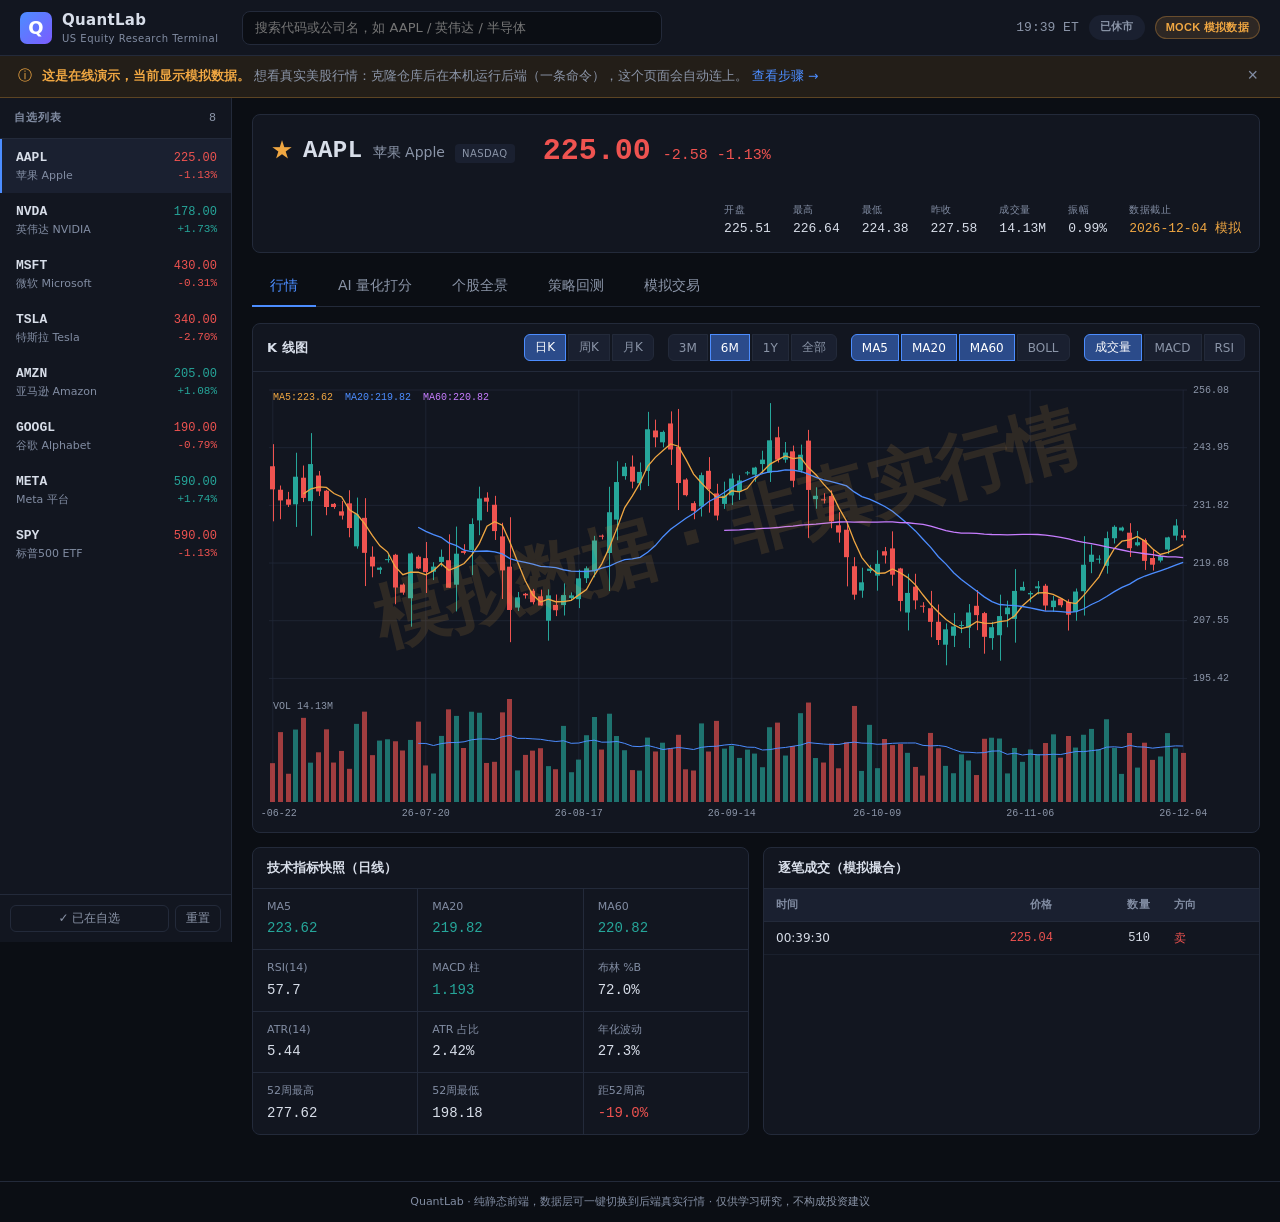
==== commit cda5c622: "无障碍：达到 WCAG 2.1 AA，并补上两个可复现的审计脚本 axe-core 首次审计基线是 2 类问题共 195 处，现在 0 违规； 另加一个纯键盘走查脚本，19 项断言全过。  对比度 -" ====
--- a/index.html
+++ b/index.html
@@ -24,6 +24,8 @@
 </head>
 <body>
 
+<a href="#main" class="skip-link">跳到主内容</a>
+
 <!-- ============ 顶栏 ============ -->
 <header class="topbar">
   <div class="brand">
@@ -35,22 +37,27 @@
   </div>
 
   <div class="search-wrap">
-    <input id="symbolSearch" type="text" placeholder="搜索代码或公司名，如 AAPL / 英伟达 / 半导体" autocomplete="off" spellcheck="false">
+    <label for="symbolSearch" class="sr-only">搜索美股代码或公司名</label>
+    <input id="symbolSearch" type="text" placeholder="搜索代码或公司名，如 AAPL / 英伟达 / 半导体"
+           autocomplete="off" spellcheck="false"
+           role="combobox" aria-expanded="false" aria-controls="srList" aria-autocomplete="list">
     <div id="searchResults" class="search-results hidden">
-      <div class="sr-filter" id="srFilter">
-        <button class="chip active" data-ex="ALL">全部</button>
-        <button class="chip" data-ex="NASDAQ">纳斯达克</button>
-        <button class="chip" data-ex="NYSE">纽交所</button>
-        <button class="chip" data-ex="ETF">ETF</button>
-      </div>
-      <div class="sr-list" id="srList"></div>
+      <div class="sr-filter" id="srFilter" role="group" aria-label="按交易所筛选">
+        <button class="chip active" data-ex="ALL" aria-pressed="true">全部</button>
+        <button class="chip" data-ex="NASDAQ" aria-pressed="false">纳斯达克</button>
+        <button class="chip" data-ex="NYSE" aria-pressed="false">纽交所</button>
+        <button class="chip" data-ex="ETF" aria-pressed="false">ETF</button>
+      </div>
+      <div class="sr-list" id="srList" role="listbox" aria-label="搜索结果"></div>
     </div>
   </div>
 
   <div class="topbar-right">
     <span id="clock" class="clock">--:--:--</span>
     <span id="marketStatus" class="pill pill-muted">美股状态</span>
-    <span id="dataMode" class="pill pill-mock" title="点击切换数据源（MOCK / LIVE）">MOCK 模拟数据</span>
+    <!-- 这个徽章是可点的开关，必须是 button 才能被键盘聚焦和触发 -->
+    <button id="dataMode" class="pill pill-mock" title="点击切换数据源（MOCK / LIVE）"
+            aria-label="数据源：模拟数据，点击切换">MOCK 模拟数据</button>
   </div>
 </header>
 
@@ -64,7 +71,7 @@
     想看真实美股行情：克隆仓库后在本机运行后端（一条命令），这个页面会自动连上。
     <a href="https://github.com/Alexsheng26/quant-lab#快速开始" target="_blank" rel="noopener">查看步骤 →</a>
   </div>
-  <button id="dbClose" class="db-close" title="不再显示">×</button>
+  <button id="dbClose" class="db-close" title="不再显示" aria-label="关闭此说明，不再显示">×</button>
 </div>
 
 <div class="layout">
@@ -83,7 +90,9 @@
   </aside>
 
   <!-- ============ 主区域 ============ -->
-  <main class="main">
+  <!-- tabindex="-1"：光有 id 时部分浏览器只滚动不移焦点，键盘用户点完跳转链接
+       再按 Tab 又会回到顶栏。加上它焦点才真的落进来。 -->
+  <main class="main" id="main" tabindex="-1">
 
     <!-- 标的头部 -->
     <section class="quote-head">
@@ -94,7 +103,7 @@
         <span id="qExchange" class="tag">—</span>
       </div>
       <div class="quote-price">
-        <span id="qLast" class="last">—</span>
+        <span id="qLast" class="last" aria-live="off">—</span>
         <span id="qChange" class="change">—</span>
       </div>
       <div class="quote-stats">
@@ -109,16 +118,18 @@
     </section>
 
     <!-- 标签页 -->
-    <nav class="tabs">
-      <button class="tab active" data-view="market">行情</button>
-      <button class="tab" data-view="agent">AI 量化打分</button>
-      <button class="tab" data-view="panorama">个股全景</button>
-      <button class="tab" data-view="backtest">策略回测</button>
-      <button class="tab" data-view="paper">模拟交易</button>
+    <!-- role=tablist 让屏幕阅读器把这里读成"5 个标签中的第 1 个"，
+         并启用左右方向键切换（键盘行为在 app.js 里实现） -->
+    <nav class="tabs" role="tablist" aria-label="功能视图">
+      <button class="tab active" data-view="market"   role="tab" id="tab-market"   aria-selected="true"  aria-controls="view-market">行情</button>
+      <button class="tab"        data-view="agent"    role="tab" id="tab-agent"    aria-selected="false" aria-controls="view-agent"    tabindex="-1">AI 量化打分</button>
+      <button class="tab"        data-view="panorama" role="tab" id="tab-panorama" aria-selected="false" aria-controls="view-panorama" tabindex="-1">个股全景</button>
+      <button class="tab"        data-view="backtest" role="tab" id="tab-backtest" aria-selected="false" aria-controls="view-backtest" tabindex="-1">策略回测</button>
+      <button class="tab"        data-view="paper"    role="tab" id="tab-paper"    aria-selected="false" aria-controls="view-paper"    tabindex="-1">模拟交易</button>
     </nav>
 
     <!-- ---------- 视图：行情 ---------- -->
-    <section class="view active" id="view-market">
+    <section class="view active" id="view-market" role="tabpanel" aria-labelledby="tab-market" tabindex="0">
       <div class="panel">
         <div class="panel-head">
           <span class="panel-title">K 线图</span>
@@ -147,8 +158,10 @@
             </div>
           </div>
         </div>
+        <!-- Canvas 对屏幕阅读器是完全不透明的，必须给文字替代。
+             内容由 market.js 随数据更新，不能只写一句静态说明。 -->
         <div class="chart-host">
-          <canvas id="mainChart"></canvas>
+          <canvas id="mainChart" role="img" aria-label="K 线图，加载中"></canvas>
           <div id="chartTip" class="chart-tip hidden"></div>
         </div>
       </div>
@@ -160,7 +173,7 @@
         </div>
         <div class="panel">
           <div class="panel-head"><span class="panel-title">逐笔成交（模拟撮合）</span></div>
-          <div class="table-wrap tape-wrap">
+          <div class="table-wrap tape-wrap" tabindex="0" role="region" aria-label="逐笔成交，可滚动">
             <table class="table" id="tapeTable">
               <thead><tr><th>时间</th><th class="num">价格</th><th class="num">数量</th><th>方向</th></tr></thead>
               <tbody></tbody>
@@ -171,7 +184,7 @@
     </section>
 
     <!-- ---------- 视图：AI 打分 ---------- -->
-    <section class="view" id="view-agent">
+    <section class="view" id="view-agent" role="tabpanel" aria-labelledby="tab-agent" tabindex="0">
       <div class="panel">
         <div class="panel-head">
           <span class="panel-title">量化分析 Agent</span>
@@ -236,7 +249,7 @@
     </section>
 
     <!-- ---------- 视图：个股全景（三个 Agent 协同） ---------- -->
-    <section class="view" id="view-panorama">
+    <section class="view" id="view-panorama" role="tabpanel" aria-labelledby="tab-panorama" tabindex="0">
       <div class="agent-bar">
         <span class="muted">三个 Agent 并行工作：全市场分位 · 资讯扫描 · 公告财报</span>
         <button id="btnRunPanorama" class="btn btn-primary btn-sm">运行全景分析</button>
@@ -249,7 +262,7 @@
           <span id="quantUniverse" class="muted"></span>
         </div>
         <div class="quant-body">
-          <div class="radar-host"><canvas id="radarChart"></canvas></div>
+          <div class="radar-host"><canvas id="radarChart" role="img" aria-label="六边形分位雷达图，运行分析后显示"></canvas></div>
           <div class="quant-side">
             <div id="quantVerdict" class="verdict"><span class="muted">点击「运行全景分析」</span></div>
             <div id="quantAxes" class="axis-list"></div>
@@ -260,7 +273,7 @@
             </div>
           </div>
         </div>
-        <div class="table-wrap">
+        <div class="table-wrap" tabindex="0" role="region" aria-label="数据表格，可滚动">
           <table class="table" id="quantDetail">
             <thead><tr><th>指标</th><th class="num">数值</th><th class="num">全市场分位</th><th class="num">行业分位</th></tr></thead>
             <tbody><tr><td colspan="4" class="muted">—</td></tr></tbody>
@@ -281,7 +294,7 @@
           </div>
           <div id="newsAnswer" class="news-answer hidden"></div>
           <div id="newsSources" class="news-sources"></div>
-          <div id="newsList" class="news-list"><div class="muted pad">未加载</div></div>
+          <div id="newsList" class="news-list" tabindex="0" role="region" aria-label="新闻列表，可滚动"><div class="muted pad">未加载</div></div>
         </div>
 
         <!-- ③ 研究 Agent -->
@@ -291,7 +304,7 @@
             <span id="filingCompany" class="muted"></span>
           </div>
           <div id="financialSummary" class="fin-summary"></div>
-          <div id="filingList" class="filing-list"><div class="muted pad">未加载</div></div>
+          <div id="filingList" class="filing-list" tabindex="0" role="region" aria-label="SEC 申报列表，可滚动"><div class="muted pad">未加载</div></div>
         </div>
       </div>
 
@@ -302,7 +315,7 @@
     </section>
 
     <!-- ---------- 视图：回测 ---------- -->
-    <section class="view" id="view-backtest">
+    <section class="view" id="view-backtest" role="tabpanel" aria-labelledby="tab-backtest" tabindex="0">
       <div class="panel">
         <div class="panel-head"><span class="panel-title">回测参数</span></div>
         <div class="form-row">
@@ -343,7 +356,7 @@
           <span class="legend"><i class="dot dot-strategy"></i>策略 <i class="dot dot-bench"></i>买入持有</span>
         </div>
         <div class="chart-host chart-host-sm">
-          <canvas id="equityChart"></canvas>
+          <canvas id="equityChart" role="img" aria-label="资金曲线图，运行回测后显示"></canvas>
         </div>
       </div>
 
@@ -354,7 +367,7 @@
         </div>
         <div class="panel">
           <div class="panel-head"><span class="panel-title">交易记录</span></div>
-          <div class="table-wrap">
+          <div class="table-wrap" tabindex="0" role="region" aria-label="数据表格，可滚动">
             <table class="table" id="btTrades">
               <thead><tr><th>#</th><th>买入日</th><th class="num">买价</th><th>卖出日</th><th class="num">卖价</th><th class="num">收益</th><th class="num">持有</th></tr></thead>
               <tbody><tr><td colspan="7" class="muted">—</td></tr></tbody>
@@ -365,7 +378,7 @@
     </section>
 
     <!-- ---------- 视图：模拟交易 ---------- -->
-    <section class="view" id="view-paper">
+    <section class="view" id="view-paper" role="tabpanel" aria-labelledby="tab-paper" tabindex="0">
       <div class="account-cards">
         <div class="acc-card"><label>总资产</label><span id="accTotal">—</span></div>
         <div class="acc-card"><label>可用现金</label><span id="accCash">—</span></div>
@@ -399,7 +412,7 @@
             <span class="panel-title">当前持仓</span>
             <button id="btnResetAccount" class="btn btn-ghost btn-sm">重置账户</button>
           </div>
-          <div class="table-wrap">
+          <div class="table-wrap" tabindex="0" role="region" aria-label="数据表格，可滚动">
             <table class="table" id="posTable">
               <thead><tr><th>代码</th><th class="num">数量</th><th class="num">成本</th><th class="num">现价</th><th class="num">市值</th><th class="num">浮动盈亏</th></tr></thead>
               <tbody><tr><td colspan="6" class="muted">暂无持仓</td></tr></tbody>
@@ -410,7 +423,7 @@
 
       <div class="panel">
         <div class="panel-head"><span class="panel-title">成交流水</span></div>
-        <div class="table-wrap">
+        <div class="table-wrap" tabindex="0" role="region" aria-label="数据表格，可滚动">
           <table class="table" id="orderTable">
             <thead><tr><th>时间</th><th>代码</th><th>方向</th><th class="num">价格</th><th class="num">数量</th><th class="num">金额</th></tr></thead>
             <tbody><tr><td colspan="6" class="muted">暂无记录</td></tr></tbody>
--- a/assets/css/style.css
+++ b/assets/css/style.css
@@ -10,12 +10,16 @@
   --border:      #232a3a;
   --text:        #d8dee9;
   --text-dim:    #8b95a8;
-  --text-faint:  #5a6479;
+  /* 原值 #5a6479 在三种背景上只有 2.73~3.25:1，低于 WCAG AA 要求的 4.5:1。
+     axe-core 实测有 34 处正文因此不达标（标签、表头、页脚等）。
+     调亮到这个值后对所有背景都过线，观感差别很小。 */
+  --text-faint:  #828da3;
 
   --up:          #26a69a;   /* 美股习惯：绿涨红跌 */
   --down:        #ef5350;
   --accent:      #4c8dff;
   --accent-dim:  #2b4b8a;
+  --on-accent:   #0b0e14;   /* 压在 accent/up/down 实心块上的文字色，见「按钮」一节 */
   --warn:        #f0a742;
 
   --radius: 8px;
@@ -35,6 +39,61 @@
 }
 
 .hidden { display: none !important; }
+
+/* ---------------- 键盘可访问性 ---------------- */
+
+/* 只在键盘操作时显示焦点环：鼠标点击不该出现，否则观感差；
+   但键盘用户没有它就完全不知道焦点在哪。:focus-visible 正好区分这两种情况。 */
+:focus-visible {
+  outline: 2px solid var(--accent);
+  outline-offset: 2px;
+  border-radius: 3px;
+}
+.tab:focus-visible { outline-offset: -2px; }
+/* 跳转链接的落点本身不该画焦点框——它只是个容器，画出来像是选中了整块内容 */
+.main:focus { outline: none; }
+
+/* 跳转链接：键盘用户不必逐个 Tab 过顶栏和自选列表才能到主内容 */
+.skip-link {
+  position: absolute;
+  left: 8px;
+  top: -60px;                       /* 平时移出视口，聚焦时滑下来 */
+  z-index: 999;
+  padding: 9px 16px;
+  background: var(--accent);
+  color: var(--on-accent);
+  font-weight: 600;
+  font-size: 13px;
+  border-radius: 0 0 6px 6px;
+  text-decoration: none;
+  transition: top .15s;
+}
+.skip-link:focus { top: 0; }
+
+/* 可滚动区域拿到焦点时给个提示（axe 的 scrollable-region-focusable 规则） */
+.table-wrap:focus-visible,
+.news-list:focus-visible,
+.filing-list:focus-visible { outline-offset: -2px; }
+
+/* 只读给屏幕阅读器的文本 */
+.sr-only {
+  position: absolute;
+  width: 1px; height: 1px;
+  padding: 0; margin: -1px;
+  overflow: hidden;
+  clip: rect(0, 0, 0, 0);
+  white-space: nowrap;
+  border: 0;
+}
+
+/* 尊重系统的「减少动效」设置 */
+@media (prefers-reduced-motion: reduce) {
+  *, *::before, *::after {
+    animation-duration: .01ms !important;
+    animation-iteration-count: 1 !important;
+    transition-duration: .01ms !important;
+  }
+}
 .muted  { color: var(--text-dim); font-weight: 400; }
 .num    { text-align: right; font-family: var(--mono); }
 .up     { color: var(--up); }
@@ -345,11 +404,20 @@
 .btn.active { background: var(--accent-dim); color: #fff; border-color: var(--accent); }
 .btn-sm     { padding: 4px 10px; font-size: 12px; }
 .btn-ghost  { background: transparent; }
-.btn-primary{ background: var(--accent); border-color: var(--accent); color: #fff; font-weight: 500; }
-.btn-primary:hover { background: #5d9aff; color: #fff; }
-.btn-buy    { background: var(--up);   border-color: var(--up);   color: #fff; flex: 1; font-weight: 600; }
-.btn-sell   { background: var(--down); border-color: var(--down); color: #fff; flex: 1; font-weight: 600; }
-.btn-buy:hover, .btn-sell:hover { opacity: .88; color: #fff; }
+/* 实心按钮用深色字而不是白字。白字压在 #4c8dff / #26a69a / #ef5350 上只有
+   3.0~3.5:1，达不到 WCAG AA 的 4.5:1；而压暗底色会把涨绿跌红这两个语义色
+   一起改掉（图表、报价、分位条都在用）。改成深色字后是 5.5~6.4:1，
+   品牌色一个都不用动。 */
+.btn-primary{ background: var(--accent); border-color: var(--accent); color: var(--on-accent); font-weight: 600; }
+.btn-buy    { background: var(--up);   border-color: var(--up);   color: var(--on-accent); flex: 1; font-weight: 600; }
+.btn-sell   { background: var(--down); border-color: var(--down); color: var(--on-accent); flex: 1; font-weight: 600; }
+/* hover 提亮底色 —— 深色字下「更亮」才等于「更醒目」，
+   原来的 opacity:.88 会让底色往背景色靠，反而降低对比度。
+   背景和文字色必须在这里重新声明一遍：.btn:hover 的特异度是 (0,2,0)，
+   高于 .btn-primary 的 (0,1,0)，只写 filter 的话一悬停就被打回灰底白字。 */
+.btn-primary:hover { background: var(--accent); color: var(--on-accent); filter: brightness(1.12); }
+.btn-buy:hover     { background: var(--up);     color: var(--on-accent); filter: brightness(1.12); }
+.btn-sell:hover    { background: var(--down);   color: var(--on-accent); filter: brightness(1.12); }
 
 .toolbar { display: flex; gap: 14px; margin-left: auto; flex-wrap: wrap; }
 .btn-group { display: flex; gap: 2px; }
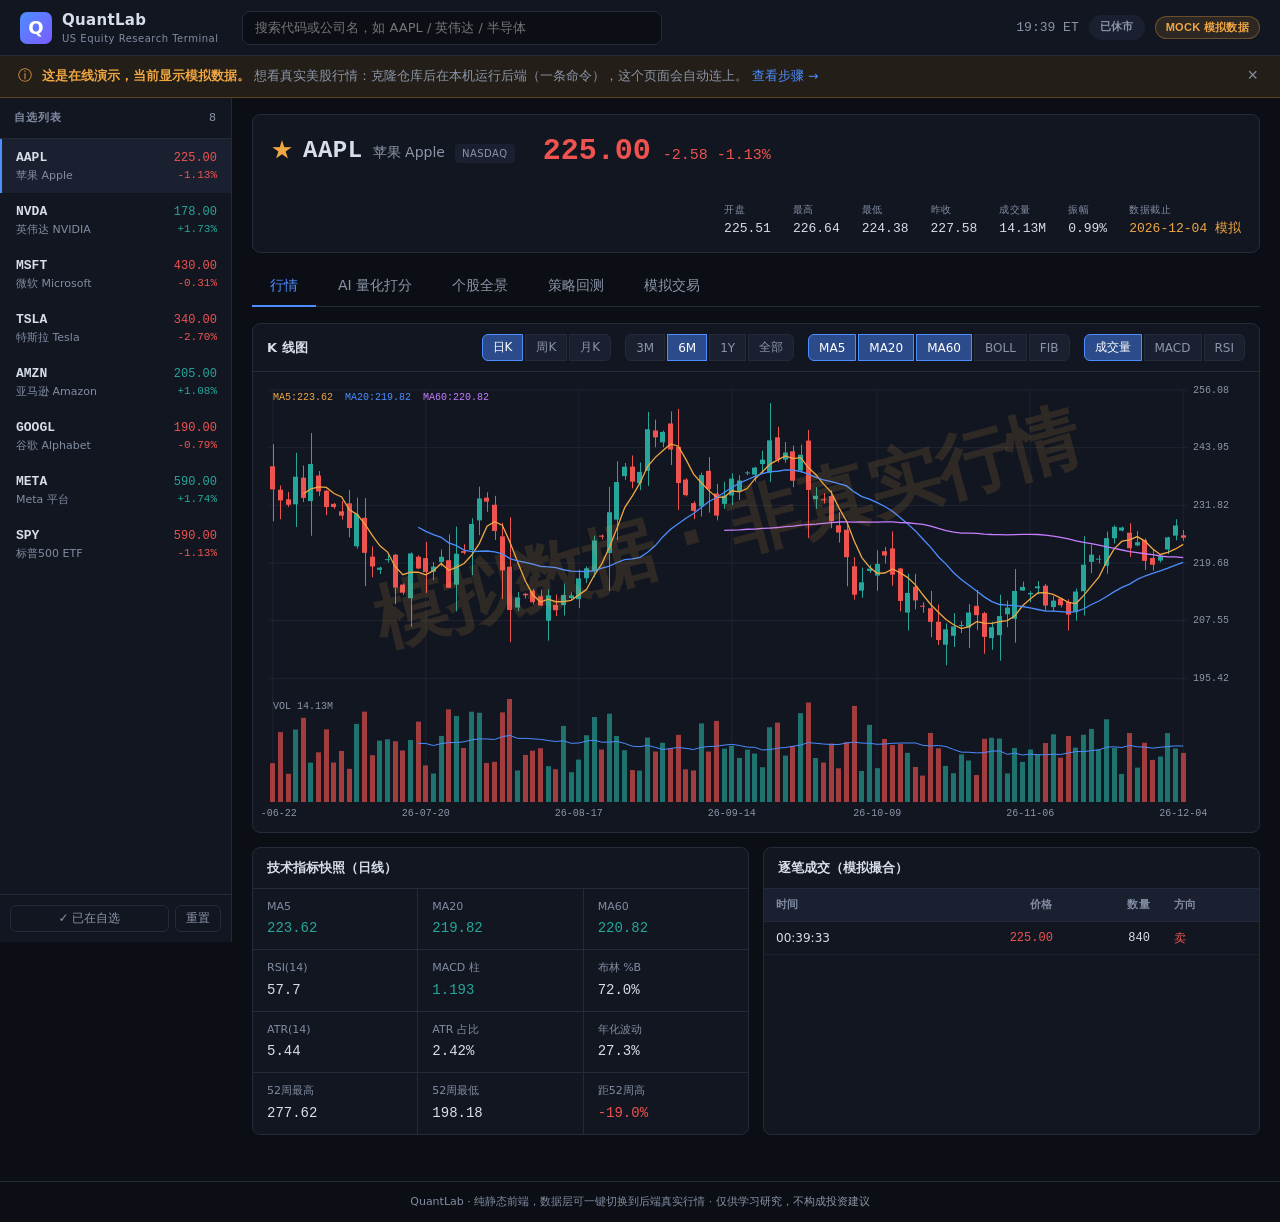
==== commit 00beba15: "行情：加斐波那契回撤叠加层 工具栏 FIB 按钮，在可视区间的最高/最低价之间画出 23.6 / 38.2 / 50 / 61.8 / 78.6 五档，并给 38.2%~61.8% 这段常用回撤区铺底" ====
--- a/index.html
+++ b/index.html
@@ -145,11 +145,15 @@
               <button class="btn btn-sm" data-range="250">1Y</button>
               <button class="btn btn-sm" data-range="0">全部</button>
             </div>
+            <!-- 这一组是"开关"而不是"单选"，所以每个都要 aria-pressed：
+                 光靠 .active 的视觉高亮，屏幕阅读器读不出哪几条线是开着的 -->
             <div class="btn-group" id="maGroup">
-              <button class="btn btn-sm active" data-ma="5">MA5</button>
-              <button class="btn btn-sm active" data-ma="20">MA20</button>
-              <button class="btn btn-sm active" data-ma="60">MA60</button>
-              <button class="btn btn-sm" data-ma="boll">BOLL</button>
+              <button class="btn btn-sm active" data-ma="5"    aria-pressed="true">MA5</button>
+              <button class="btn btn-sm active" data-ma="20"   aria-pressed="true">MA20</button>
+              <button class="btn btn-sm active" data-ma="60"   aria-pressed="true">MA60</button>
+              <button class="btn btn-sm"        data-ma="boll" aria-pressed="false">BOLL</button>
+              <button class="btn btn-sm"        data-ma="fib"  aria-pressed="false"
+                      title="斐波那契回撤：在区间最高/最低点之间标出 23.6% / 38.2% / 50% / 61.8% / 78.6% 支撑阻力位">FIB</button>
             </div>
             <div class="btn-group" id="subGroup">
               <button class="btn btn-sm active" data-sub="vol">成交量</button>
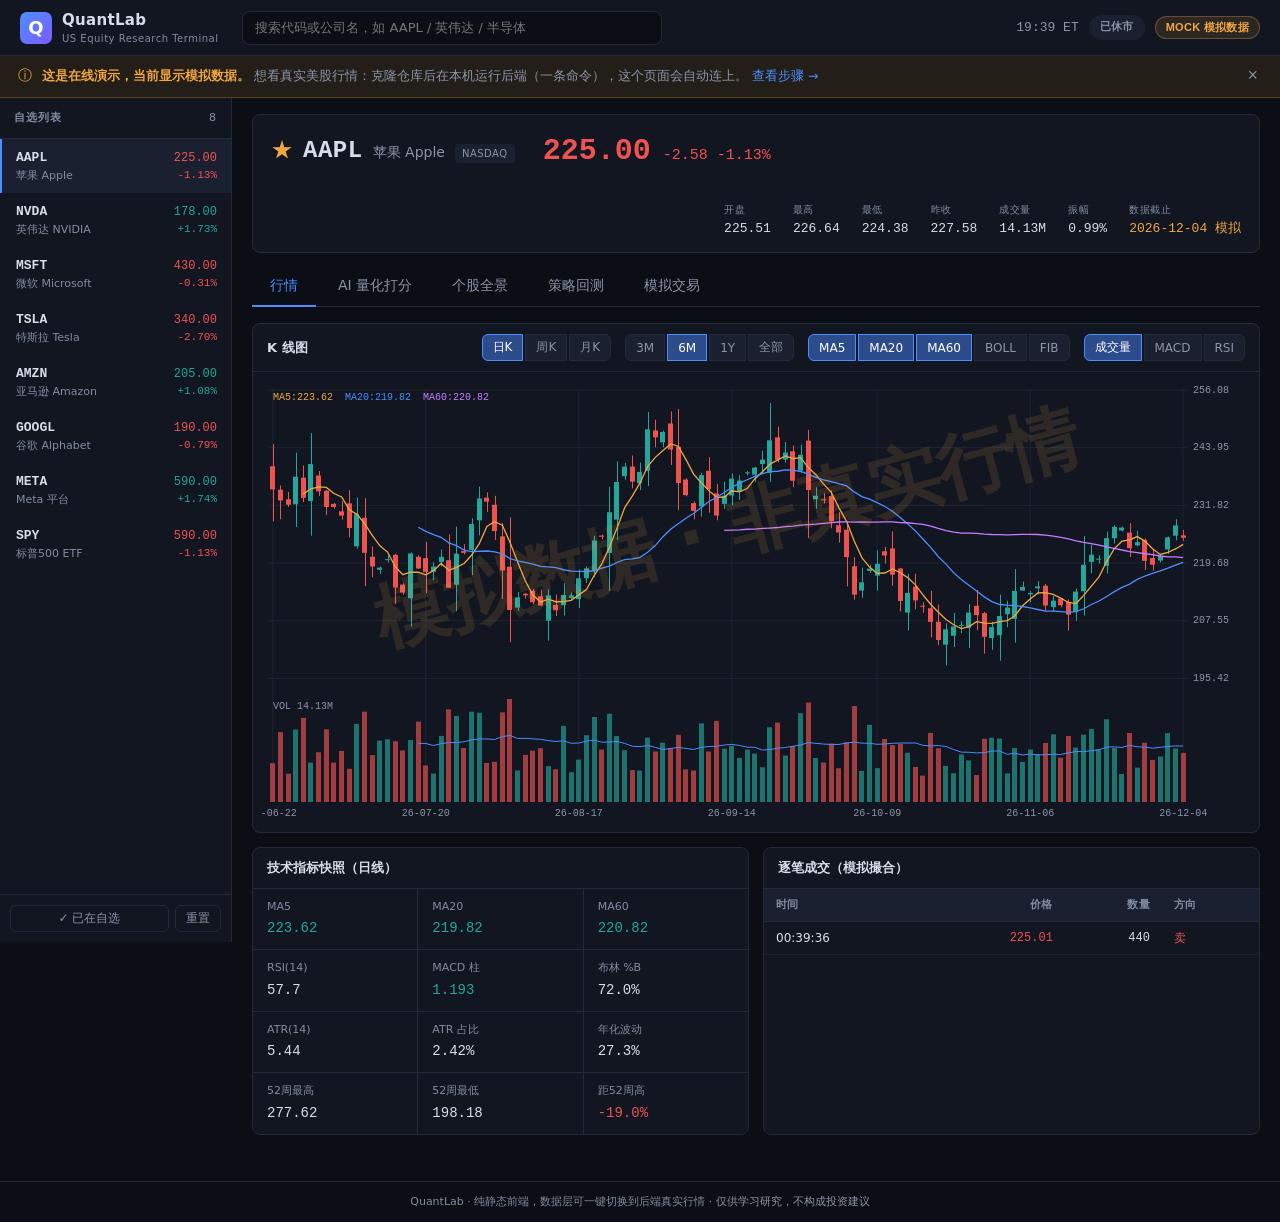
==== commit 58e7c5bd: "接入 DeepSeek，并补上研究 Agent 缺的"读正文"那一半 设计原则：数字由确定性代码算，文字由 LLM 读。 打分、分位排名、回测绩效仍然全是可复算的纯函数，模型只做语言任务， 每个 pr" ====
--- a/index.html
+++ b/index.html
@@ -259,6 +259,19 @@
         <button id="btnRunPanorama" class="btn btn-primary btn-sm">运行全景分析</button>
       </div>
 
+      <!-- ⓪ 综合简报 —— 把下面三个 Agent 的结论串成一段话。
+           刻意放在最前面：它是对三者的概括，读者应该先看结论再看明细。
+           数字全部来自三个 Agent 已经算好的输出，模型只负责串联与指出矛盾。 -->
+      <div class="panel" id="briefPanel">
+        <div class="panel-head">
+          <span class="panel-title">综合简报</span>
+          <span id="briefMeta" class="muted"></span>
+        </div>
+        <div id="briefBody" class="brief-body" aria-live="polite">
+          <span class="muted">运行全景分析后生成</span>
+        </div>
+      </div>
+
       <!-- ① 量化分析 Agent -->
       <div class="panel">
         <div class="panel-head">
@@ -309,6 +322,26 @@
           </div>
           <div id="financialSummary" class="fin-summary"></div>
           <div id="filingList" class="filing-list" tabindex="0" role="region" aria-label="SEC 申报列表，可滚动"><div class="muted pad">未加载</div></div>
+        </div>
+      </div>
+
+      <!-- ④ 风险因素逐年变化 —— 研究 Agent 真正"读正文"的那一半。
+           XBRL 解决了数字，这里解决文字：10-K 的 Item 1A 每年重写，
+           新增一条往往比财务数字更早反映问题。
+           机械比对在后端用 difflib 做完，模型只解读变化的段落。 -->
+      <div class="panel" id="riskPanel">
+        <div class="panel-head">
+          <span class="panel-title">④ 风险因素逐年变化（10-K Item 1A）</span>
+          <div class="toolbar">
+            <span id="riskMeta" class="muted"></span>
+            <button id="btnRiskDiff" class="btn btn-sm">对比最近两份年报</button>
+          </div>
+        </div>
+        <div id="riskBody" class="risk-body" aria-live="polite">
+          <div class="muted pad">
+            点击右上角按钮，抓取最近两份 10-K 的「风险因素」章节做逐年比对。
+            正文有几十页，首次抓取需要十几秒。
+          </div>
         </div>
       </div>
 
--- a/assets/css/style.css
+++ b/assets/css/style.css
@@ -967,3 +967,74 @@
 ::-webkit-scrollbar-track { background: var(--bg); }
 ::-webkit-scrollbar-thumb { background: var(--bg-hover); border-radius: 4px; }
 ::-webkit-scrollbar-thumb:hover { background: #2c3648; }
+
+/* ---------------- 综合简报 / 风险因素变化 ---------------- */
+
+.brief-body { padding: 14px 16px; }
+.brief-text {
+  margin: 0;
+  font-size: 14px;
+  line-height: 1.75;
+  color: var(--text);
+}
+.brief-conflicts {
+  margin-top: 12px;
+  padding: 10px 12px;
+  border-left: 3px solid var(--warn);
+  background: rgba(240,167,66,.06);
+  border-radius: 0 6px 6px 0;
+  font-size: 13px;
+}
+.brief-conflicts b { color: var(--warn); }
+.brief-conflicts ul { margin: 6px 0 0; padding-left: 20px; }
+.brief-conflicts li { margin: 4px 0; line-height: 1.6; }
+.brief-caveat, .brief-hint { margin: 10px 0 0; font-size: 12px; line-height: 1.6; }
+
+.risk-body { padding: 14px 16px; }
+.risk-takeaway {
+  margin: 0 0 14px;
+  padding: 10px 12px;
+  background: var(--bg-elev);
+  border-radius: 6px;
+  font-size: 13.5px;
+  line-height: 1.7;
+}
+.risk-group { margin-bottom: 16px; }
+.risk-group > b { display: block; margin-bottom: 8px; font-size: 13px; }
+.risk-item {
+  padding: 10px 0;
+  border-bottom: 1px solid var(--border);
+}
+.risk-item:last-child { border-bottom: none; }
+.risk-head { display: flex; align-items: center; gap: 8px; }
+.risk-title { font-size: 13.5px; font-weight: 500; }
+.risk-detail { margin-top: 4px; font-size: 12.5px; line-height: 1.65; color: var(--text-dim); }
+
+/* 严重度用色块 + 文字双重编码：只靠颜色区分的话，
+   色觉障碍用户完全读不出来（WCAG 1.4.1 不能仅用颜色传达信息） */
+.sev {
+  flex: none;
+  min-width: 18px;
+  padding: 1px 6px;
+  border-radius: 4px;
+  font-size: 11px;
+  font-weight: 600;
+  text-align: center;
+  color: var(--on-accent);
+}
+.sev-high { background: var(--down); }
+.sev-mid  { background: var(--warn); }
+.sev-low  { background: var(--text-faint); }
+
+/* 原文摘录是结论的凭据，排版上要能一眼认出"这是原文不是转述" */
+.risk-quote {
+  margin: 6px 0 0;
+  padding: 6px 10px;
+  border-left: 2px solid var(--border);
+  font-family: var(--mono);
+  font-size: 11.5px;
+  line-height: 1.6;
+  color: var(--text-faint);
+}
+.risk-links, .risk-note { margin: 10px 0 0; font-size: 12px; }
+.risk-links a { color: var(--accent); }
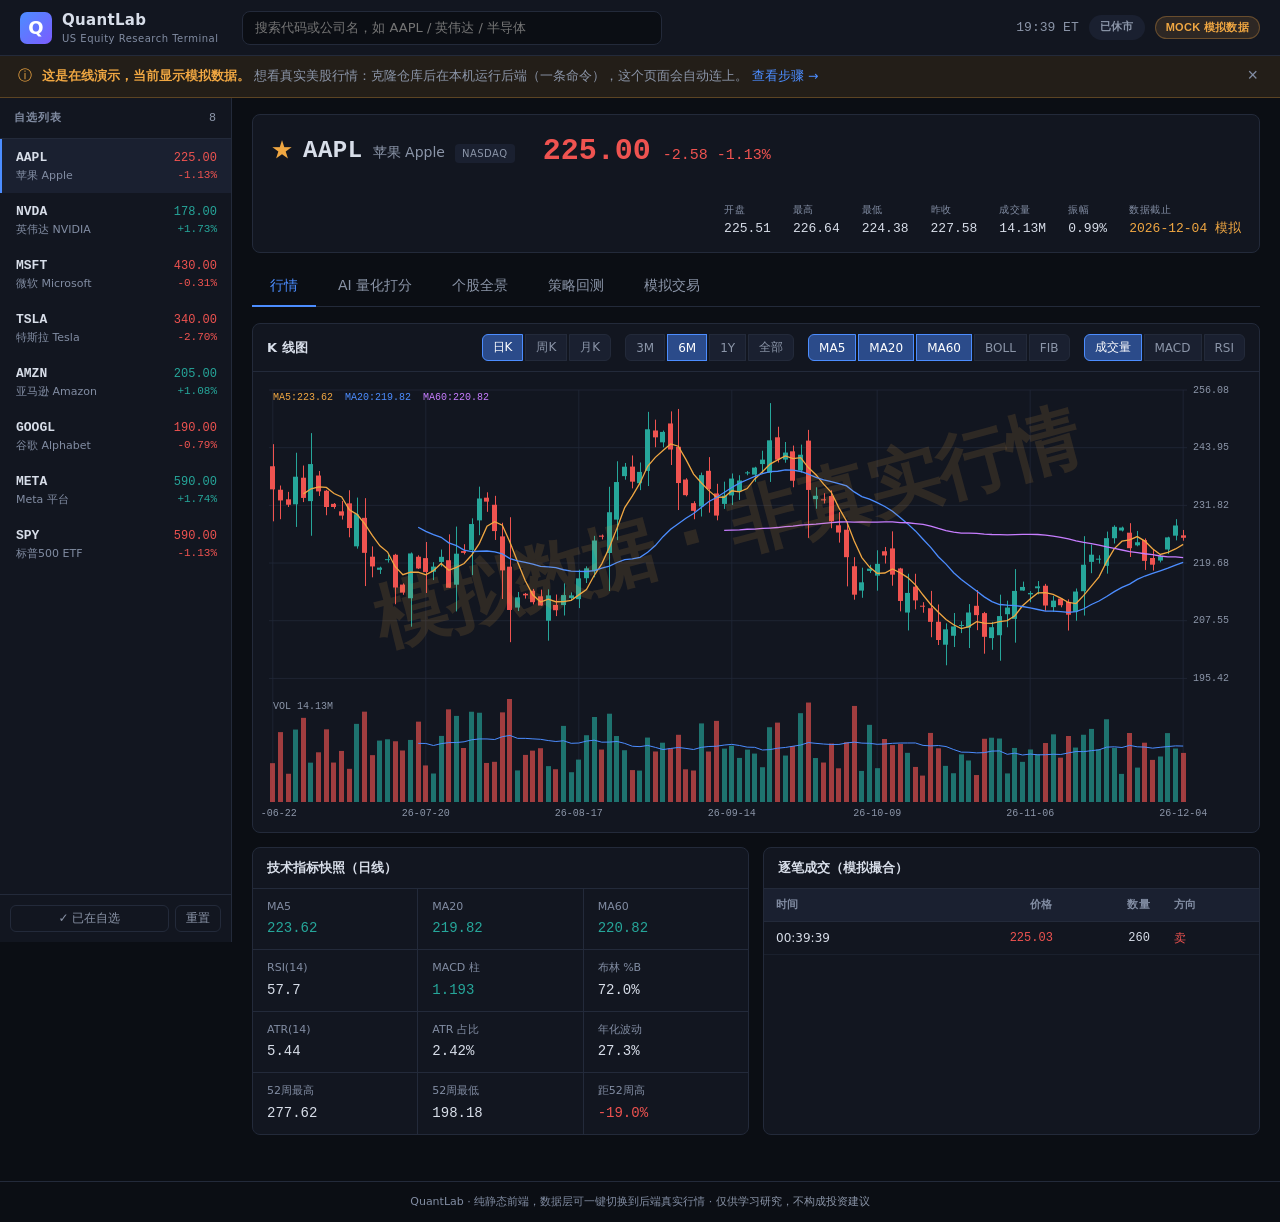
==== commit f0f6fe08: "Add English README as the repository landing page README.md is now English; the Chinese version move" ====
--- a/index.html
+++ b/index.html
@@ -69,7 +69,8 @@
   <div class="db-text">
     <strong>这是在线演示，当前显示模拟数据。</strong>
     想看真实美股行情：克隆仓库后在本机运行后端（一条命令），这个页面会自动连上。
-    <a href="https://github.com/Alexsheng26/quant-lab#快速开始" target="_blank" rel="noopener">查看步骤 →</a>
+    <!-- 指向中文 README：仓库首页的 README.md 是英文版，那里没有"快速开始"这个锚点 -->
+    <a href="https://github.com/Alexsheng26/quant-lab/blob/main/README.zh-CN.md#快速开始" target="_blank" rel="noopener">查看步骤 →</a>
   </div>
   <button id="dbClose" class="db-close" title="不再显示" aria-label="关闭此说明，不再显示">×</button>
 </div>
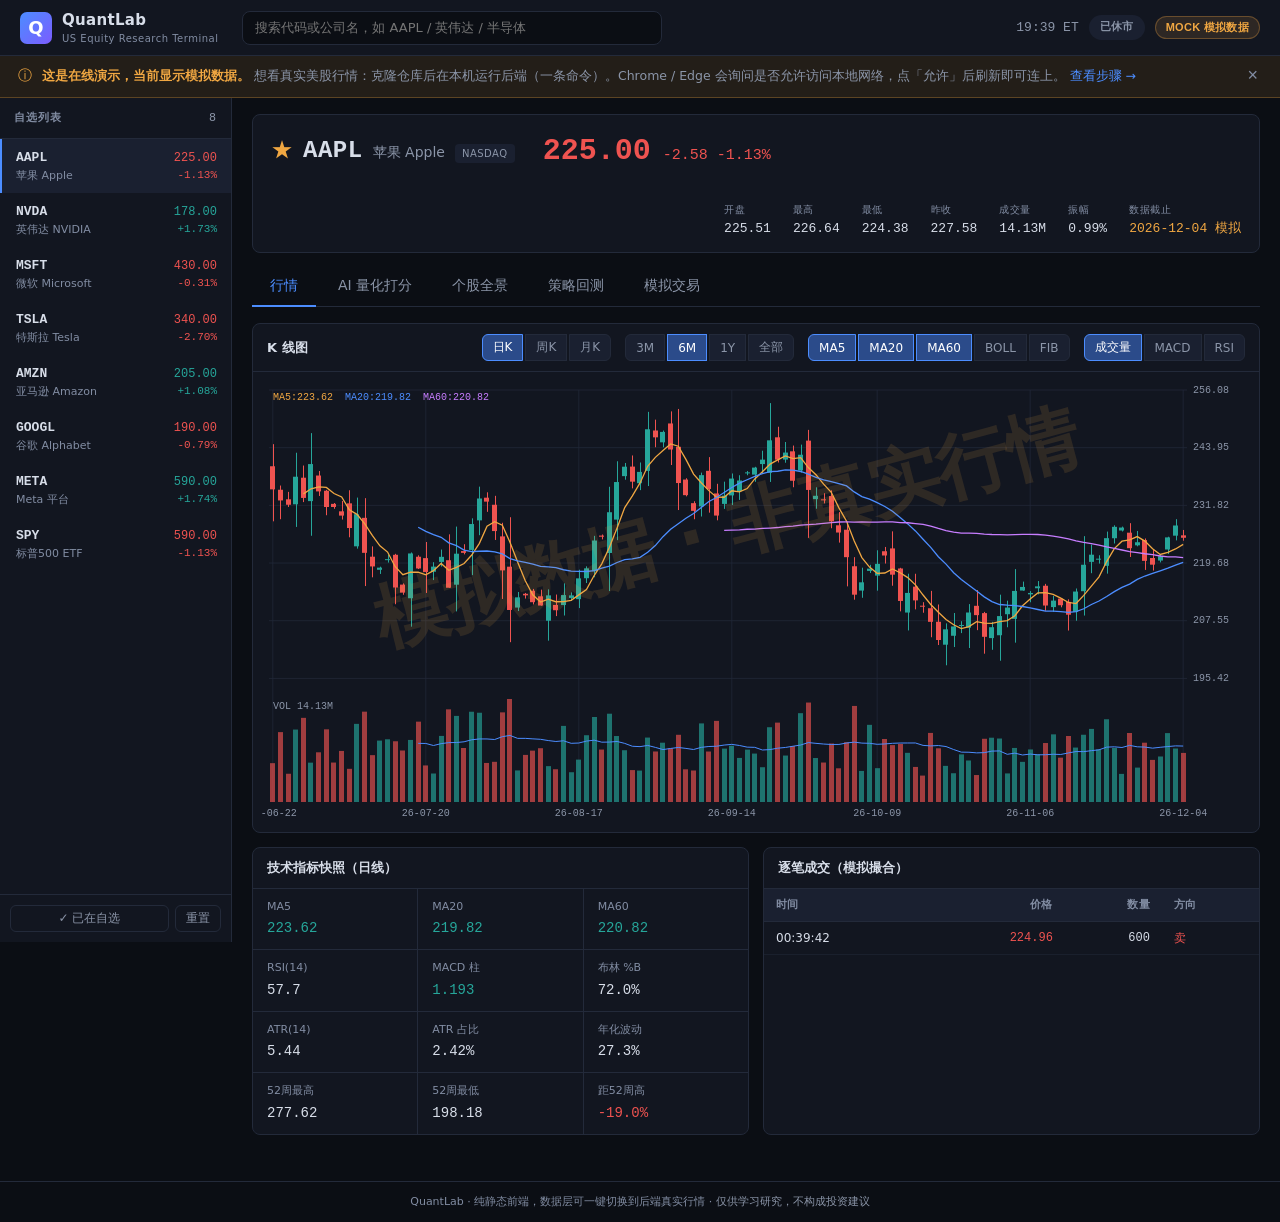
==== commit 4fb6dd10: "Correct the claim that the live demo auto-connects to a local backend Both READMEs and the demo bann" ====
--- a/index.html
+++ b/index.html
@@ -68,7 +68,7 @@
   <span class="db-icon">ⓘ</span>
   <div class="db-text">
     <strong>这是在线演示，当前显示模拟数据。</strong>
-    想看真实美股行情：克隆仓库后在本机运行后端（一条命令），这个页面会自动连上。
+    想看真实美股行情：克隆仓库后在本机运行后端（一条命令）。Chrome / Edge 会询问是否允许访问本地网络，点「允许」后刷新即可连上。
     <!-- 指向中文 README：仓库首页的 README.md 是英文版，那里没有"快速开始"这个锚点 -->
     <a href="https://github.com/Alexsheng26/quant-lab/blob/main/README.zh-CN.md#快速开始" target="_blank" rel="noopener">查看步骤 →</a>
   </div>
